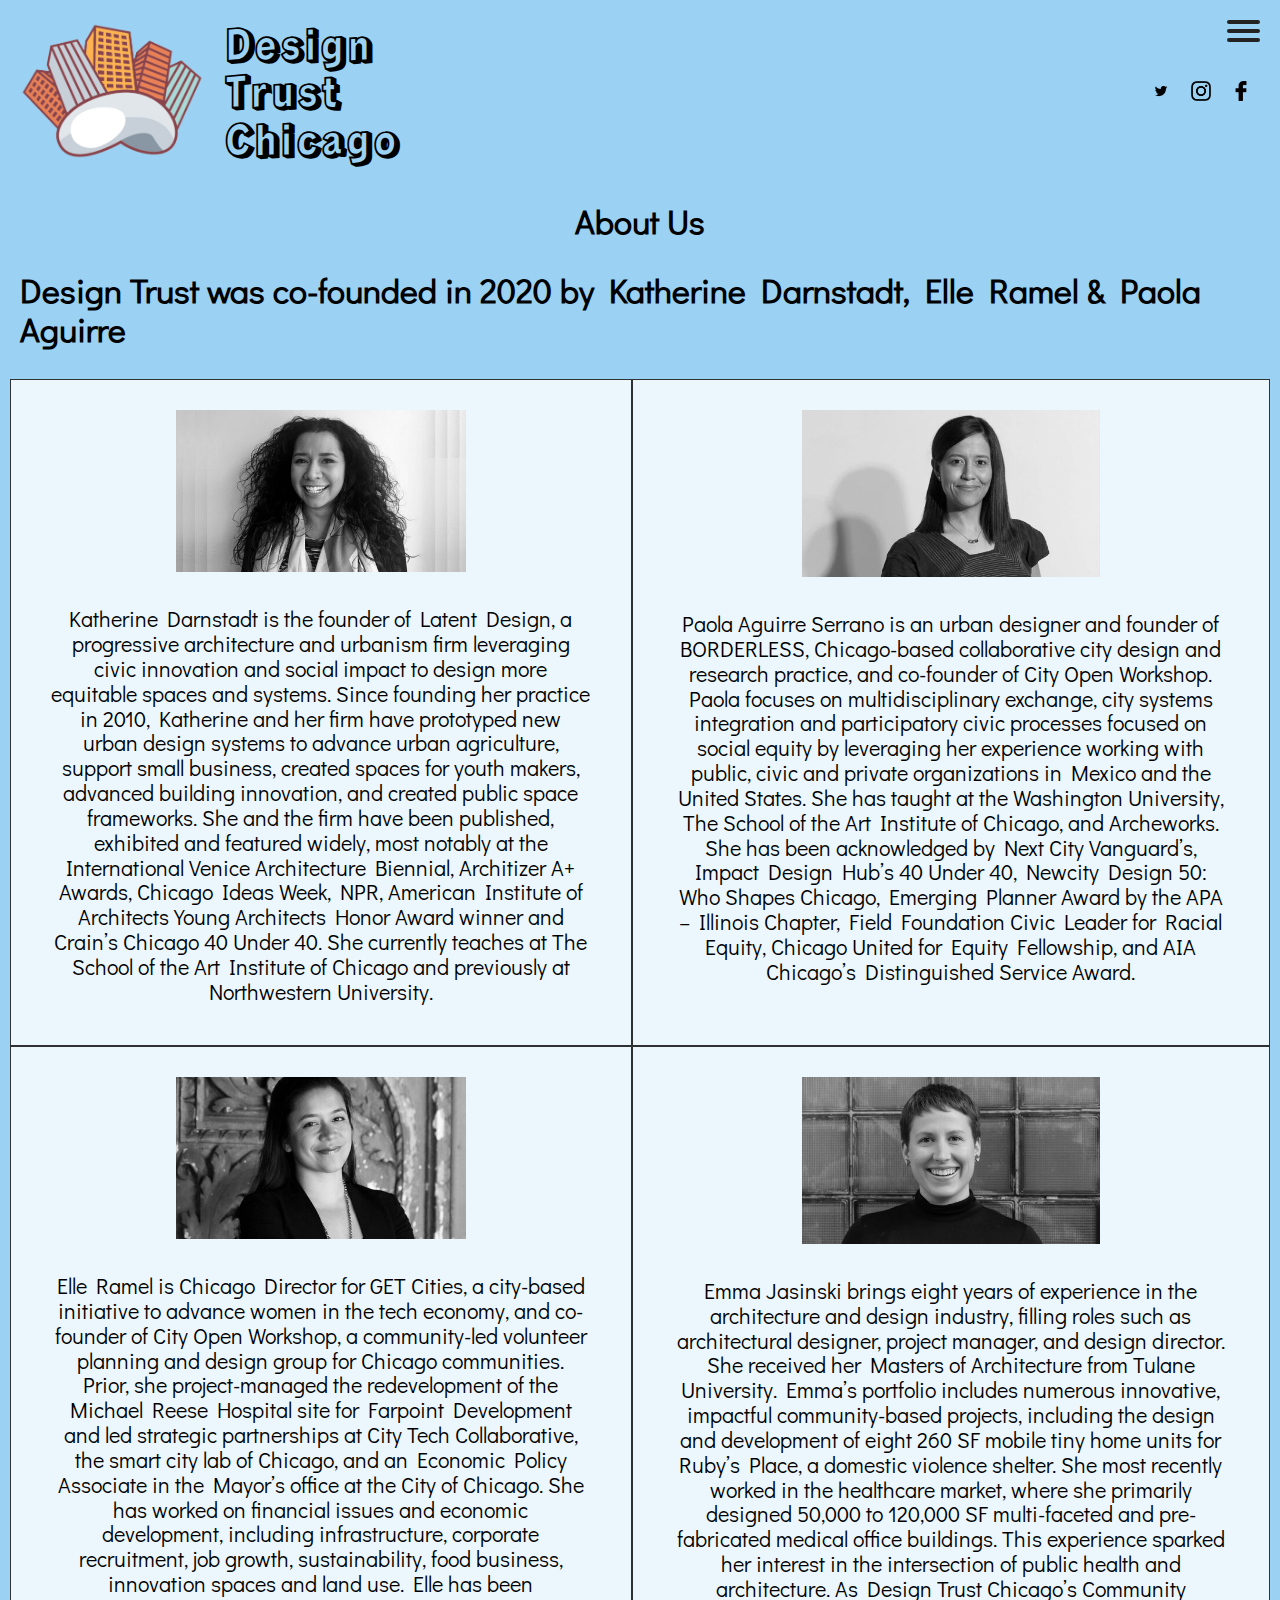
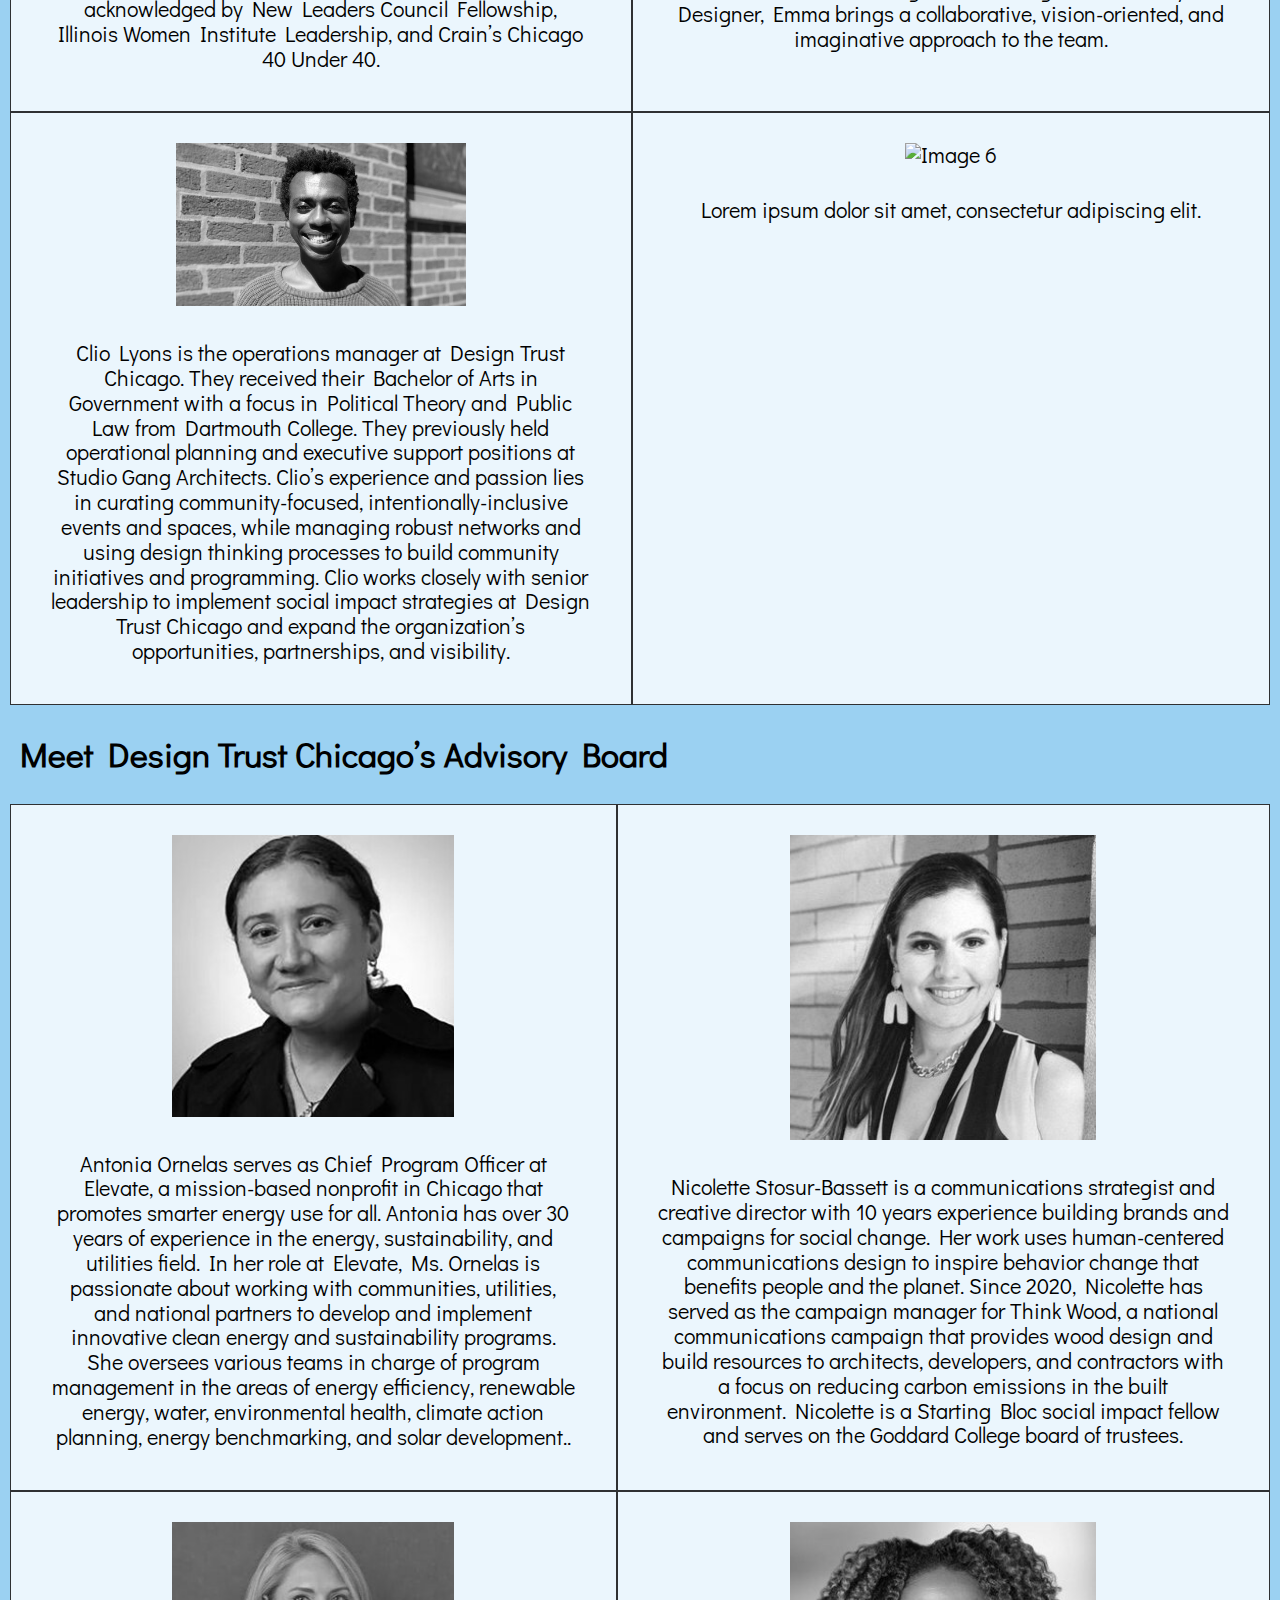
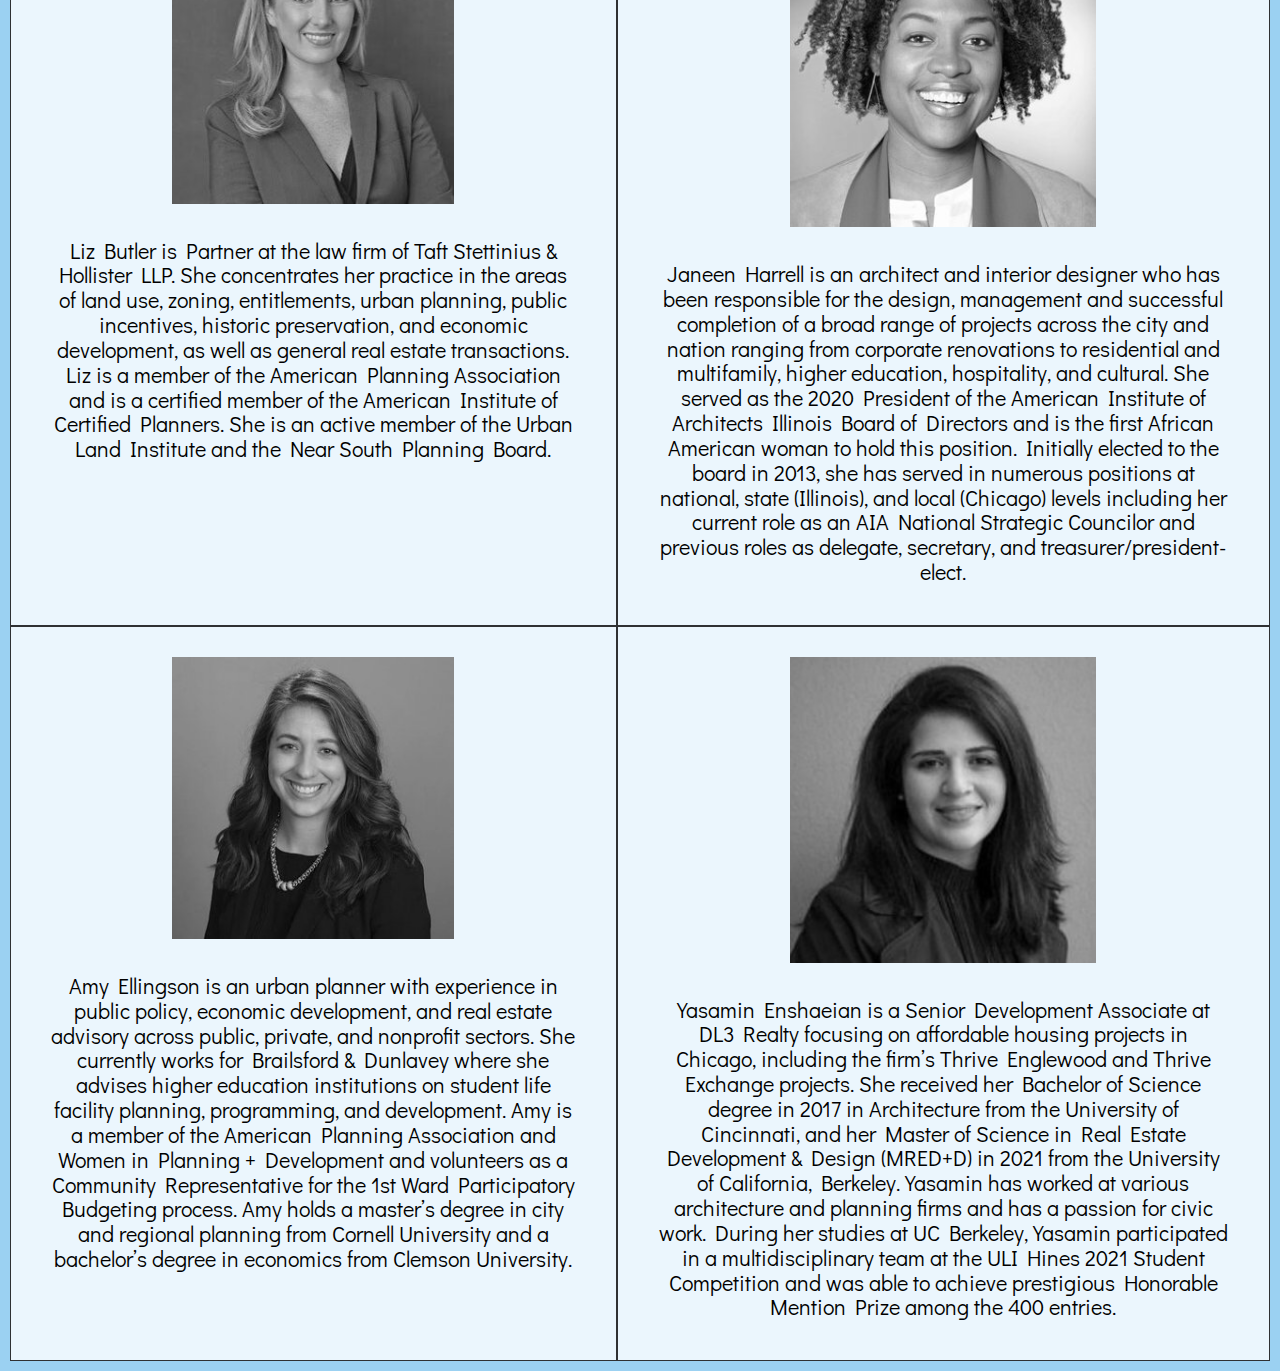
==== about_us.html @ f0bc7ca8 "updated subheader on about us page" ====
<!DOCTYPE html>
<html lang="en">
  <head>
    <link rel="stylesheet" type="text/css" href="css/normalize.css">
	<link rel="stylesheet" href="css/screen.css">
    <meta charset="UTF-8">
    <title>Design Trust Chicago | About Us</title>
    <meta name="viewport" content="width=device-width,initial-scale=1">
    <script src="js/script.js"></script>
  </head>
  <header id="header">
	<img src="images/logo1.png" alt="DTC Logo">
    <h1>Design Trust Chicago</h1>
	<div id="social">
	  <a href="https://www.facebook.com/designtrustchi"><img src="images/fb.png" alt="Facebook"></a>
	  <a href="https://www.instagram.com/designtrustchi/"><img src="images/insta.png" alt="Instagram"></a>
	  <a href="http://twitter.com/designtrustchi"><img src="images/twitter.png" alt="Twitter"></a>
	</div>
  </header>
  <body>
    <nav role="navigation">
      <div id="menuToggle">
        <input type="checkbox" />
        <span></span>
        <span></span>
        <span></span>
        <ul id="menu">
		  <a href="index.html"><li>Home</li></a>
          <a href="about_us.html"><li>About Us</li></a>
          <a href="projects.html"><li>Projects</li></a>
          <a href="dsp.html"><li>Design Services Program</li></a>
          <a href="get_involved.html"><li>Get Involved</li></a>
        </ul>
      </div>
    </nav>
    <div id="subheader">
      <h2>About Us</h2>
    </div>
    <!DOCTYPE html>
<html lang="en">
  <head>
    <meta charset="UTF-8">
    <title>About Us</title>
    <link rel="stylesheet" href="style.css">
  </head>
  <body>
    <h2>Design Trust was co-founded in 2020 by Katherine Darnstadt, Elle Ramel & Paola Aguirre</h2>
    <div class="grid-container">
      <div class="grid-item">
        <img src="images/aboutus/katherine.jpg" alt="Image 1">
        <p>Katherine Darnstadt is the founder of Latent Design, a progressive architecture and urbanism firm leveraging civic innovation and social impact to design more equitable spaces and systems. Since founding her practice in 2010, Katherine and her firm have prototyped new urban design systems to advance urban agriculture, support small business, created spaces for youth makers, advanced building innovation, and created public space frameworks. She and the firm have been published, exhibited and featured widely, most notably at the International Venice Architecture Biennial, Architizer A+ Awards, Chicago Ideas Week, NPR, American Institute of Architects Young Architects Honor Award winner and Crain’s Chicago 40 Under 40. She currently teaches at The School of the Art Institute of Chicago and previously at Northwestern University. </p>
      </div>
      <div class="grid-item">
        <img src="images/aboutus/paola.jpg" alt="Image 2">
        <p>Paola Aguirre Serrano is an urban designer and founder of BORDERLESS, Chicago-based collaborative city design and research practice, and co-founder of City Open Workshop. Paola focuses on multidisciplinary exchange, city systems integration and participatory civic processes focused on social equity by leveraging her experience working with public, civic and private organizations in Mexico and the United States. She has taught at the Washington University, The School of the Art Institute of Chicago, and Archeworks. She has been acknowledged by Next City Vanguard’s, Impact Design Hub’s 40 Under 40, Newcity Design 50: Who Shapes Chicago, Emerging Planner Award by the APA – Illinois Chapter, Field Foundation Civic Leader for Racial Equity, Chicago United for Equity Fellowship, and AIA Chicago’s Distinguished Service Award.</p>
      </div>
      <div class="grid-item">
        <img src="images/aboutus/elle.jpg" alt="Image 3">
        <p>Elle Ramel is Chicago Director for GET Cities, a city-based initiative to advance women in the tech economy, and co-founder of City Open Workshop, a community-led volunteer planning and design group for Chicago communities. Prior, she project-managed the redevelopment of the Michael Reese Hospital site for Farpoint Development and led strategic partnerships at City Tech Collaborative, the smart city lab of Chicago, and an Economic Policy Associate in the Mayor’s office at the City of Chicago. She has worked on financial issues and economic development, including infrastructure, corporate recruitment, job growth, sustainability, food business, innovation spaces and land use. Elle has been acknowledged by New Leaders Council Fellowship, Illinois Women Institute Leadership, and Crain’s Chicago 40 Under 40.</p>
      </div>
      <div class="grid-item">
        <img src="images/aboutus/emma.jpg" alt="Image 4">
        <p>Emma Jasinski brings eight years of experience in the architecture and design industry, filling roles such as architectural designer, project manager, and design director. She received her Masters of Architecture from Tulane University. Emma’s portfolio includes numerous innovative, impactful community-based projects, including the design and development of eight 260 SF mobile tiny home units for Ruby’s Place, a domestic violence shelter. She most recently worked in the healthcare market, where she primarily designed 50,000 to 120,000 SF multi-faceted and pre-fabricated medical office buildings. This experience sparked her interest in the intersection of public health and architecture.  As Design Trust Chicago’s Community Designer, Emma brings a collaborative, vision-oriented, and imaginative approach to the team.</p>
      </div>
      <div class="grid-item">
        <img src="images/aboutus/clio.jpg" alt="Image 5">
        <p>Clio Lyons is the operations manager at Design Trust Chicago.  They received their Bachelor of Arts in Government with a focus in Political Theory and Public Law from Dartmouth College.  They previously held operational planning and executive support positions at Studio Gang Architects.  Clio’s experience and passion lies in curating community-focused, intentionally-inclusive events and spaces, while managing robust networks and using design thinking processes to build community initiatives and programming.  Clio works closely with senior leadership to implement social impact strategies at Design Trust Chicago and expand the organization’s opportunities, partnerships, and visibility. </p>
      </div>
      <div class="grid-item">
        <img src="image6.jpg" alt="Image 6">
        <p>Lorem ipsum dolor sit amet, consectetur adipiscing elit.</p>
      </div>
    </div>
    <h2>Meet Design Trust Chicago’s Advisory Board</h2>
    <div class="grid-container">
      <div class="grid-item">
        <img src="images/aboutus/antonia.jpg" alt="Image 1">
        <p>Antonia Ornelas serves as Chief Program Officer at Elevate, a mission-based nonprofit in Chicago that promotes smarter energy use for all. Antonia has over 30 years of experience in the energy, sustainability, and utilities field. In her role at Elevate, Ms. Ornelas is passionate about working with communities, utilities, and national partners to develop and implement innovative clean energy and sustainability programs. She oversees various teams in charge of program management in the areas of energy efficiency, renewable energy, water, environmental health, climate action planning, energy benchmarking, and solar development..</p>
      </div>
      <div class="grid-item">
        <img src="images/aboutus/nicole.jpg" alt="Image 2">
        <p> Nicolette Stosur-Bassett is a communications strategist and creative director with 10 years experience building brands and campaigns for social change. Her work uses human-centered communications design to inspire behavior change that benefits people and the planet. Since 2020, Nicolette has served as the campaign manager for Think Wood, a national communications campaign that provides wood design and build resources to architects, developers, and contractors with a focus on reducing carbon emissions in the built environment. Nicolette is a Starting Bloc social impact fellow and serves on the Goddard College board of trustees.</p>
      </div>
      <div class="grid-item">
        <img src="images/aboutus/liz.jpg" alt="Image 3">
        <p>Liz Butler is Partner at the law firm of Taft Stettinius & Hollister LLP. She concentrates her practice in the areas of land use, zoning, entitlements, urban planning, public incentives, historic preservation, and economic development, as well as general real estate transactions. Liz is a member of the American Planning Association and is a certified member of the American Institute of Certified Planners. She is an active member of the Urban Land Institute and the Near South Planning Board.</p>
      </div>
      <div class="grid-item">
        <img src="images/aboutus/janeen.jpg" alt="Image 4">
        <p> Janeen Harrell is an architect and interior designer who has been responsible for the design, management and successful completion of a broad range of projects across the city and nation ranging from corporate renovations to residential and multifamily, higher education, hospitality, and cultural. She served as the 2020 President of the American Institute of Architects Illinois Board of Directors and is the first African American woman to hold this position. Initially elected to the board in 2013, she has served in numerous positions at national, state (Illinois), and local (Chicago) levels including her current role as an AIA National Strategic Councilor and previous roles as delegate, secretary, and treasurer/president-elect.</p>
      </div>
      <div class="grid-item">
        <img src="images/aboutus/amy.jpg" alt="Image 5">
        <p>Amy Ellingson is an urban planner with experience in public policy, economic development, and real estate advisory across public, private, and nonprofit sectors. She currently works for Brailsford & Dunlavey where she advises higher education institutions on student life facility planning, programming, and development. Amy is a member of the American Planning Association and Women in Planning + Development and volunteers as a Community Representative for the 1st Ward Participatory Budgeting process. Amy holds a master’s degree in city and regional planning from Cornell University and a bachelor’s degree in economics from Clemson University. </p>
      </div>
      <div class="grid-item">
        <img src="images/aboutus/yasamin.jpg" alt="Image 6">
        <p>Yasamin Enshaeian is a Senior Development Associate at DL3 Realty focusing on affordable housing projects in Chicago, including the firm’s Thrive Englewood and Thrive Exchange projects. She received her Bachelor of Science degree in 2017 in Architecture from the University of Cincinnati, and her Master of Science in Real Estate Development & Design (MRED+D) in 2021 from the University of California, Berkeley. Yasamin has worked at various architecture and planning firms and has a passion for civic work. During her studies at UC Berkeley, Yasamin participated in a multidisciplinary team at the ULI Hines 2021 Student Competition and was able to achieve prestigious Honorable Mention Prize among the 400 entries.</p>
      </div>
    </div>
  </body>
</html>
---- css/screen.css ----
/* modular scale used: https://www.modularscale.com/?1,1100,12&em&1.3 */
@import url('https://fonts.googleapis.com/css2?family=Didact+Gothic&family=Rampart+One&display=swap');

body {
  font-family: 'Didact Gothic', sans-serif;
  font-size: calc(12px + 0.75vw); /* Responsive scaling text/font size */
  margin: 0;
  padding: 0;
  background: #9BD1F2
}

h1 { font-size: 1.912em; }
h2 { font-size: 1.559em; }
h3 { font-size: 1.471em; }
h4 { font-size: 1.3em; }
h5 { font-size: 1.199em; }
h6 { font-size: 1.132em; }

header {
  margin-left: auto;
  margin-right: auto;
  width: 97%;
  display: flex;
  flex-direction: row;
  text-align: left;
  align-items: center;
  justify-content: left;
  font-family: 'Rampart One', cursive;
}

h1, h2, h3, p {
  padding: 10px;
  margin: 10px;
}

label{
  width: 100%;
  display: inline-block;
  padding: 5px;
}

input {
  position: relative;
}

form {
  height: 100%;
  width: 100%;
  align-items: center;
  justify-content: center;
  display: grid;
  grid-template-columns: auto auto;
}

.video-container {
  display: flex;
  justify-content: center;
}

.video-container iframe {
  margin: auto;
}


/*Below is MIT Licensed Software, specifically the hamburger menu
this also includes any associated js or html

MIT License

Copyright (c) 2015 Erik Terwan

Permission is hereby granted, free of charge, to any person obtaining a copy
of this software and associated documentation files (the "Software"), to deal
in the Software without restriction, including without limitation the rights
to use, copy, modify, merge, publish, distribute, sublicense, and/or sell
copies of the Software, and to permit persons to whom the Software is
furnished to do so, subject to the following conditions:

The above copyright notice and this permission notice shall be included in all
copies or substantial portions of the Software.

THE SOFTWARE IS PROVIDED "AS IS", WITHOUT WARRANTY OF ANY KIND, EXPRESS OR
IMPLIED, INCLUDING BUT NOT LIMITED TO THE WARRANTIES OF MERCHANTABILITY,
FITNESS FOR A PARTICULAR PURPOSE AND NONINFRINGEMENT. IN NO EVENT SHALL THE
AUTHORS OR COPYRIGHT HOLDERS BE LIABLE FOR ANY CLAIM, DAMAGES OR OTHER
LIABILITY, WHETHER IN AN ACTION OF CONTRACT, TORT OR OTHERWISE, ARISING FROM,
OUT OF OR IN CONNECTION WITH THE SOFTWARE OR THE USE OR OTHER DEALINGS IN THE
SOFTWARE.

*/
#menuToggle {
  display: block;
  position: absolute;
  top: 20px;
  right: 20px;
  z-index: 1;
  -webkit-user-select: none;
  user-select: none;
}

#menuToggle a {
  text-decoration: none;
  color: #232323;
  transition: color 0.3s ease;
}

#menuToggle a:hover {
  color: #009dff;
}

#menuToggle input {
  display: block;
  width: 40px;
  height: 32px;
  position: absolute;
  top: -7px;
  left: -5px;
  cursor: pointer;
  opacity: 0;
  z-index: 2;
  -webkit-touch-callout: none;
}

#menuToggle span {
  display: block;
  width: 33px;
  height: 4px;
  margin-bottom: 5px;
  position: relative;
  background: #232323;
  border-radius: 3px;
  z-index: 1;
  transform-origin: 4px 0px;
  transition: transform 0.5s cubic-bezier(0.77,0.2,0.05,1.0),
              background 0.5s cubic-bezier(0.77,0.2,0.05,1.0),
              opacity 0.55s ease;
}

#menuToggle span:first-child {
  transform-origin: 0% 0%;
}

#menuToggle span:nth-last-child(2) {
  transform-origin: 0% 100%;
}

#menuToggle input:checked ~ span {
  opacity: 1;
  transform: rotate(45deg) translate(-2px, -1px);
  background: #232323;
}

#menuToggle input:checked ~ span:nth-last-child(3) {
  opacity: 0;
  transform: rotate(0deg) scale(0.2, 0.2);
}

#menuToggle input:checked ~ span:nth-last-child(2) {
  transform: rotate(-45deg) translate(0, -1px);
}

#menu {
  position: absolute;
  width: 300px;
  margin: -100px 0 0 -275px;
  padding: 50px;
  padding-top: 100px;
  background: #ffffff;
  list-style-type: none;
  -webkit-font-smoothing: antialiased;
  transform-origin: 100% 0%;
  transform: translate(100%, 0);
  transition: transform 0.5s cubic-bezier(0.77,0.2,0.05,1.0);
}

#menu li {
  padding: 10px 0;
  font-size: 22px;
}

#menuToggle input:checked ~ ul {
  transform: none;
}

.grid-container {
  display: grid;
  grid-template-columns: auto;
  padding: 10px;
}

.grid-item {
  background-color: rgb(255, 255, 255, 0.8);
  border: 1px solid rgba(0, 0, 0, 0.8);
  padding: 20px;
  text-align: center;
}

.grid-item img {
  width: 50%;
  height: auto;
  padding: 10px;
  margin-left: auto;
  margin-right: auto;
}

#subheader {
  text-align: center;
  grid-template-columns: auto;
}

#MAPPEDathon {
  list-style-type: none;
}

#submit {
  padding: 10px;
}

#header img {
  width: 15%;
  height: auto;
}

#social img{
  width: 2%;
  min-width: 20px;
  height: auto;
  float: right;
  padding: 10px;
}

#newsletter {
  margin-left: auto;
  margin-right: auto;
}

#donate {
  display: flex;
  flex-direction: column;
  align-items: center;
  justify-content: center;
  height: 100%;
}

#donate img {
  width: 70%;
  height: auto;
  margin-bottom: 20px;
}

.image-row {
  display: flex;
  justify-content: space-between;
  align-items: center;
  /*border: solid;*/
  border-radius: 5px;
  padding: 5px;
  margin: 5px;
}

.image-row img {
  width: 30%;
  height: auto;
  border-radius: 5px;
  margin: 0 10px;
}

.container {
  display: flex;
  flex-wrap: wrap;
  margin-left: auto;
  margin-right: auto;
}

.left-col {
  display: flex;
  flex-direction: column;
  width: 40%;
  margin-right: 20px;
  padding: 5px;
  margin: 5px;
  border: solid;
  border-radius: 5px;
}

.left-col img {
  max-width: 100%;
  height: auto;
  display: block;
  margin-bottom: 20px;

}

.right-col {
  width: 40%;
  display: flex;
  flex-direction: column;
  border: solid;
  border-radius: 5px;
  margin-left: 20px;
  padding: 5px;
  margin: 5px;
}


/*Media Queries*/

@media screen and (min-width: 960px) {
	


}

@media screen and (min-width: 600px) {
  .grid-container {
    display: grid;
    grid-template-columns: auto auto;
    padding: 10px;
  }
}
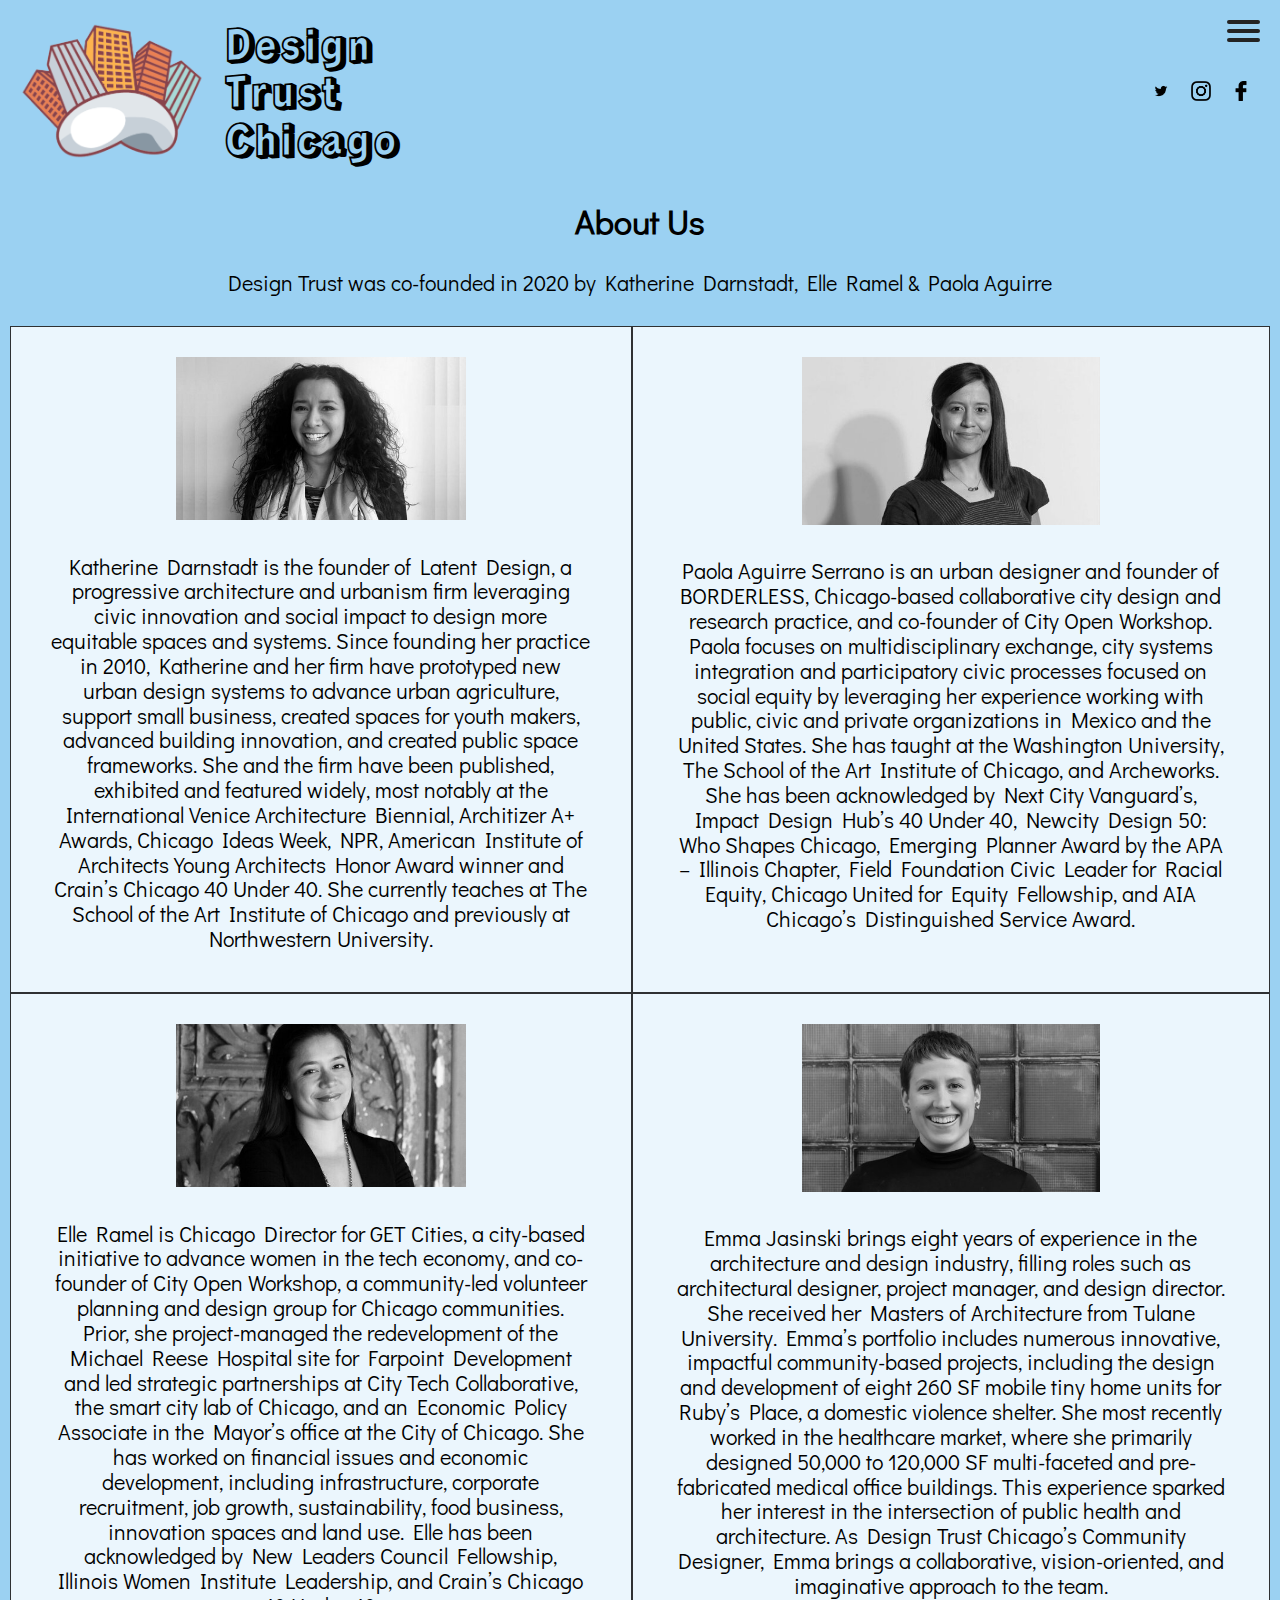
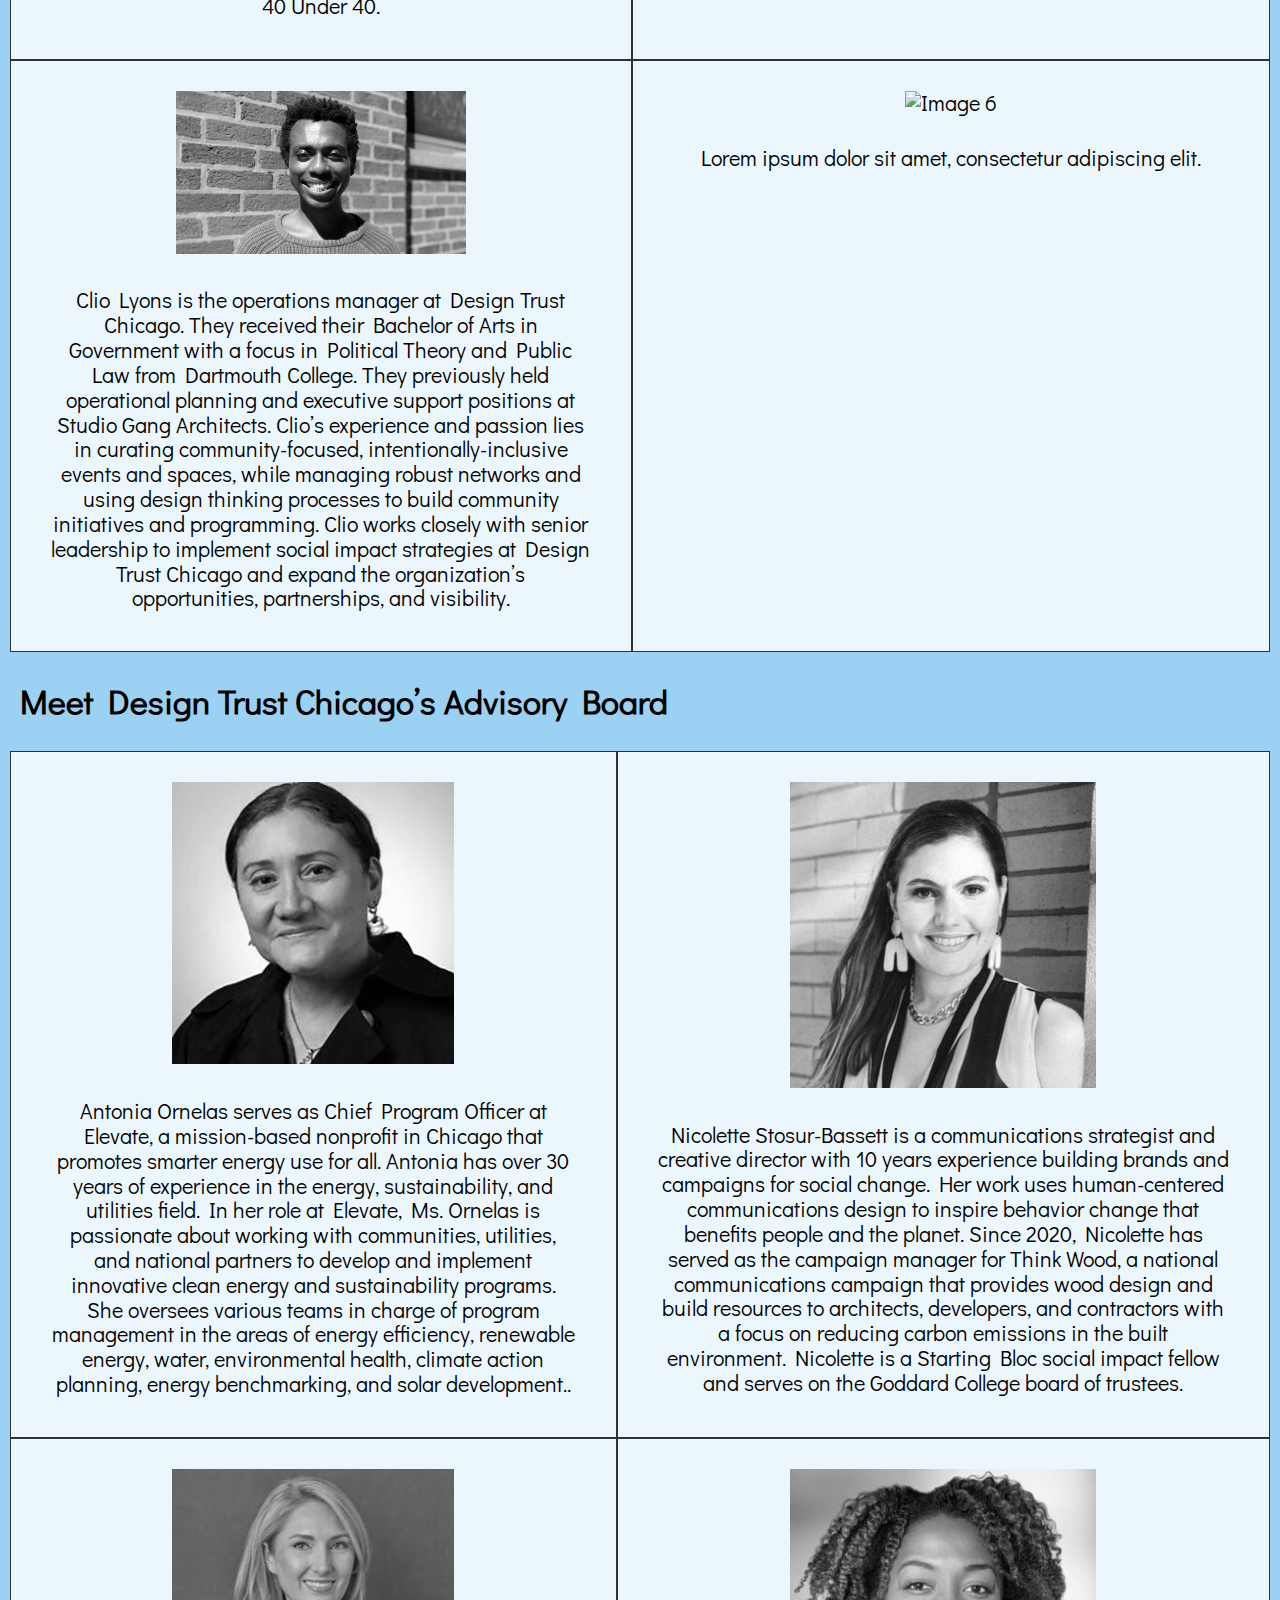
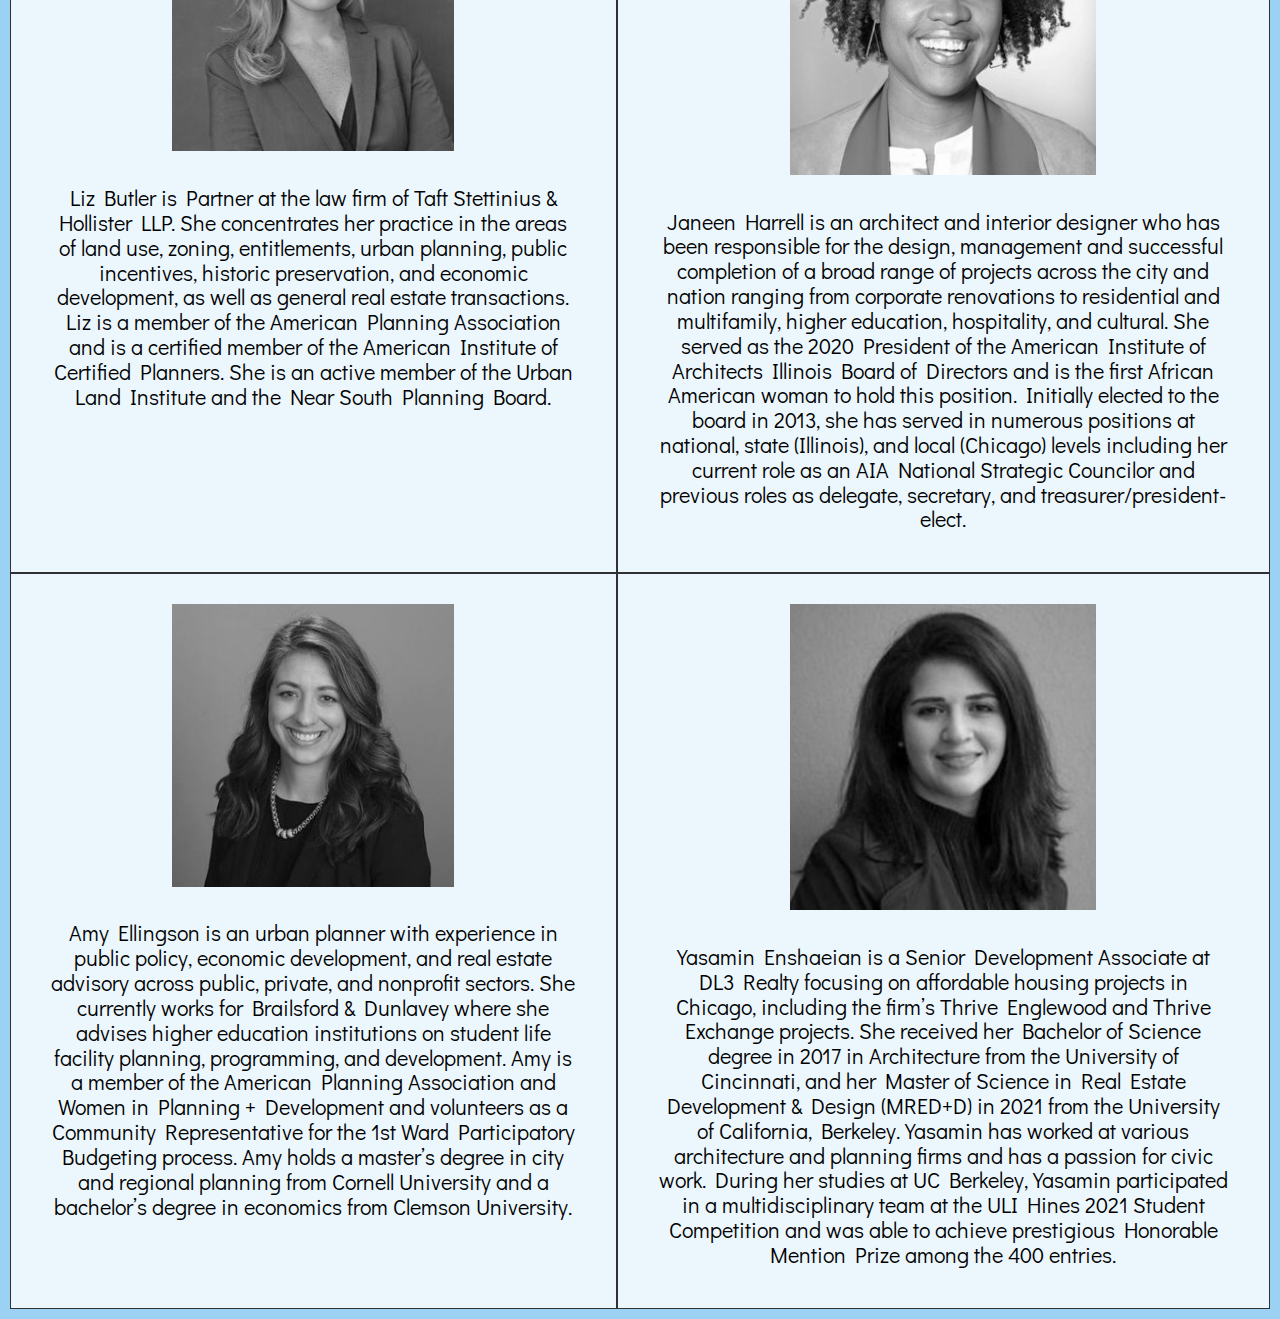
==== commit 55f93a49: "moved some text to subheader on about us page" ====
--- a/about_us.html
+++ b/about_us.html
@@ -35,6 +35,7 @@
     </nav>
     <div id="subheader">
       <h2>About Us</h2>
+      <p>Design Trust was co-founded in 2020 by Katherine Darnstadt, Elle Ramel & Paola Aguirre</p>
     </div>
     <!DOCTYPE html>
 <html lang="en">
@@ -44,7 +45,6 @@
     <link rel="stylesheet" href="style.css">
   </head>
   <body>
-    <h2>Design Trust was co-founded in 2020 by Katherine Darnstadt, Elle Ramel & Paola Aguirre</h2>
     <div class="grid-container">
       <div class="grid-item">
         <img src="images/aboutus/katherine.jpg" alt="Image 1">
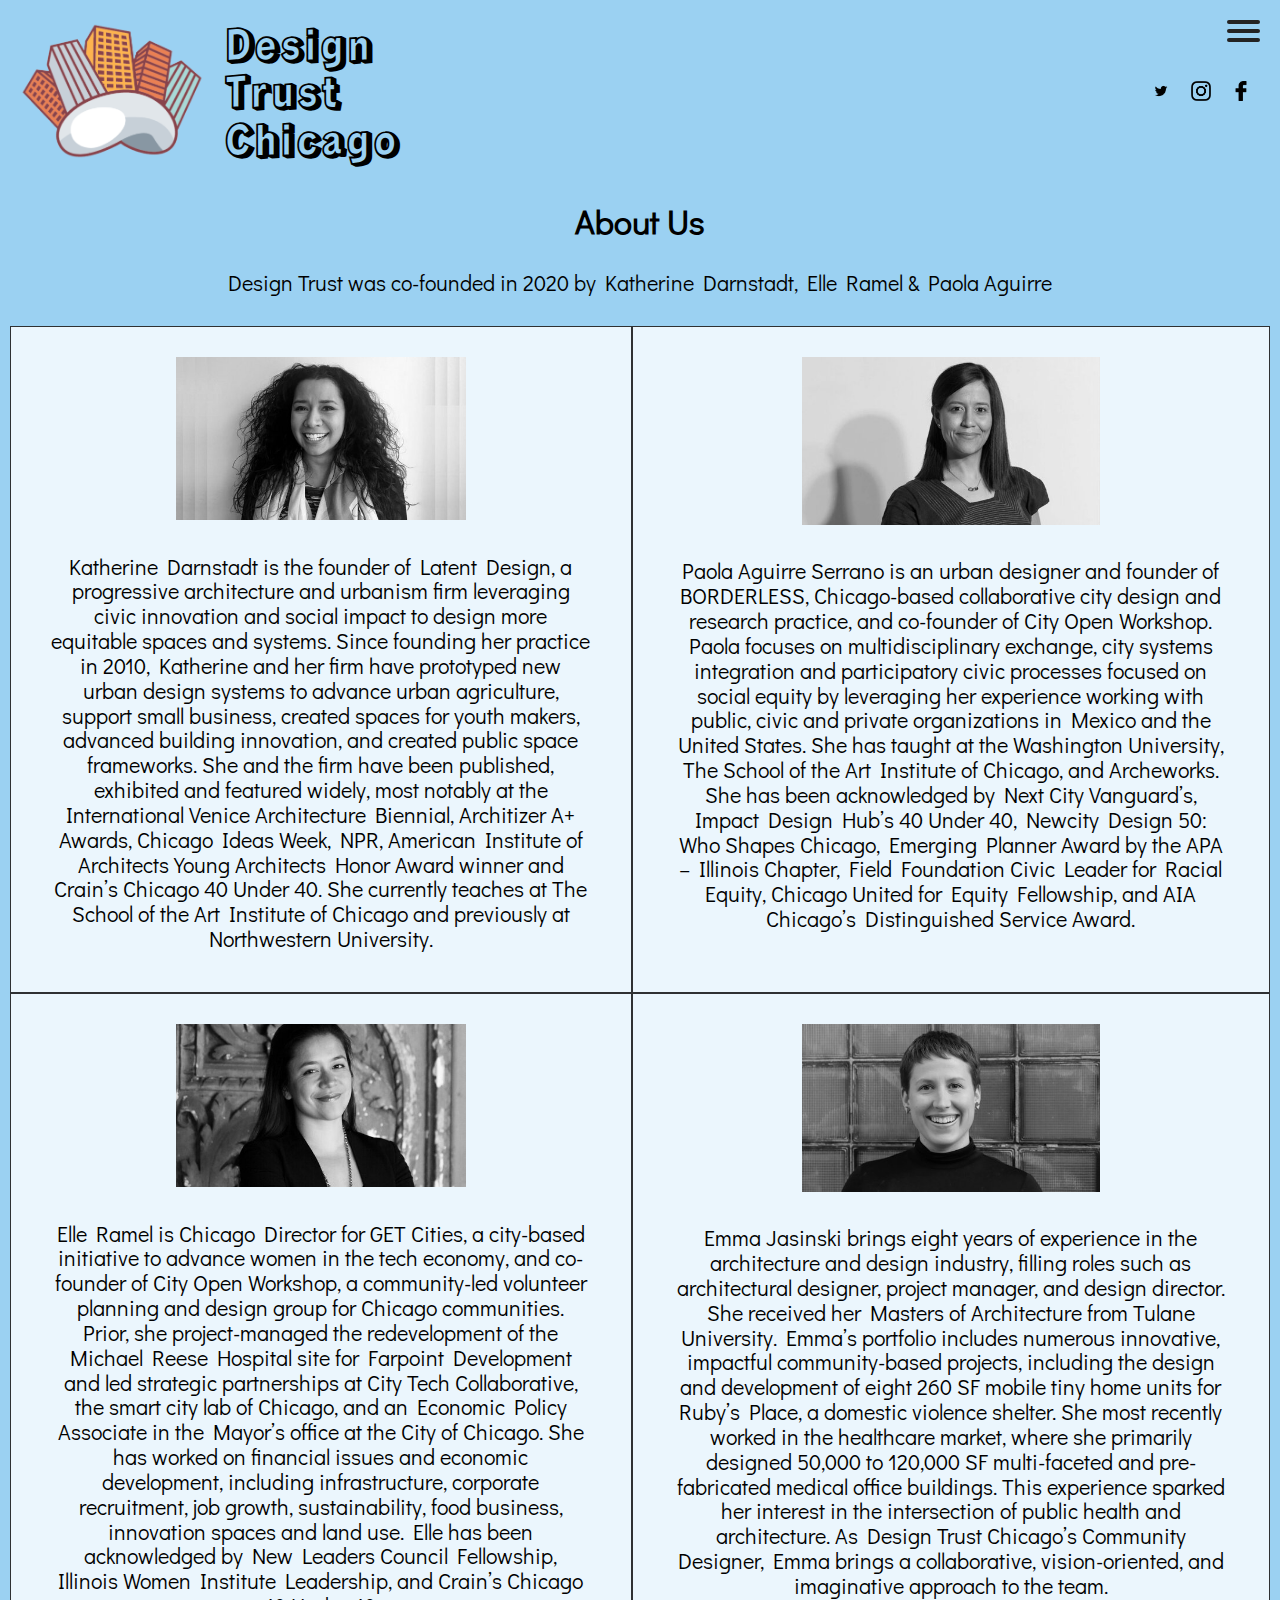
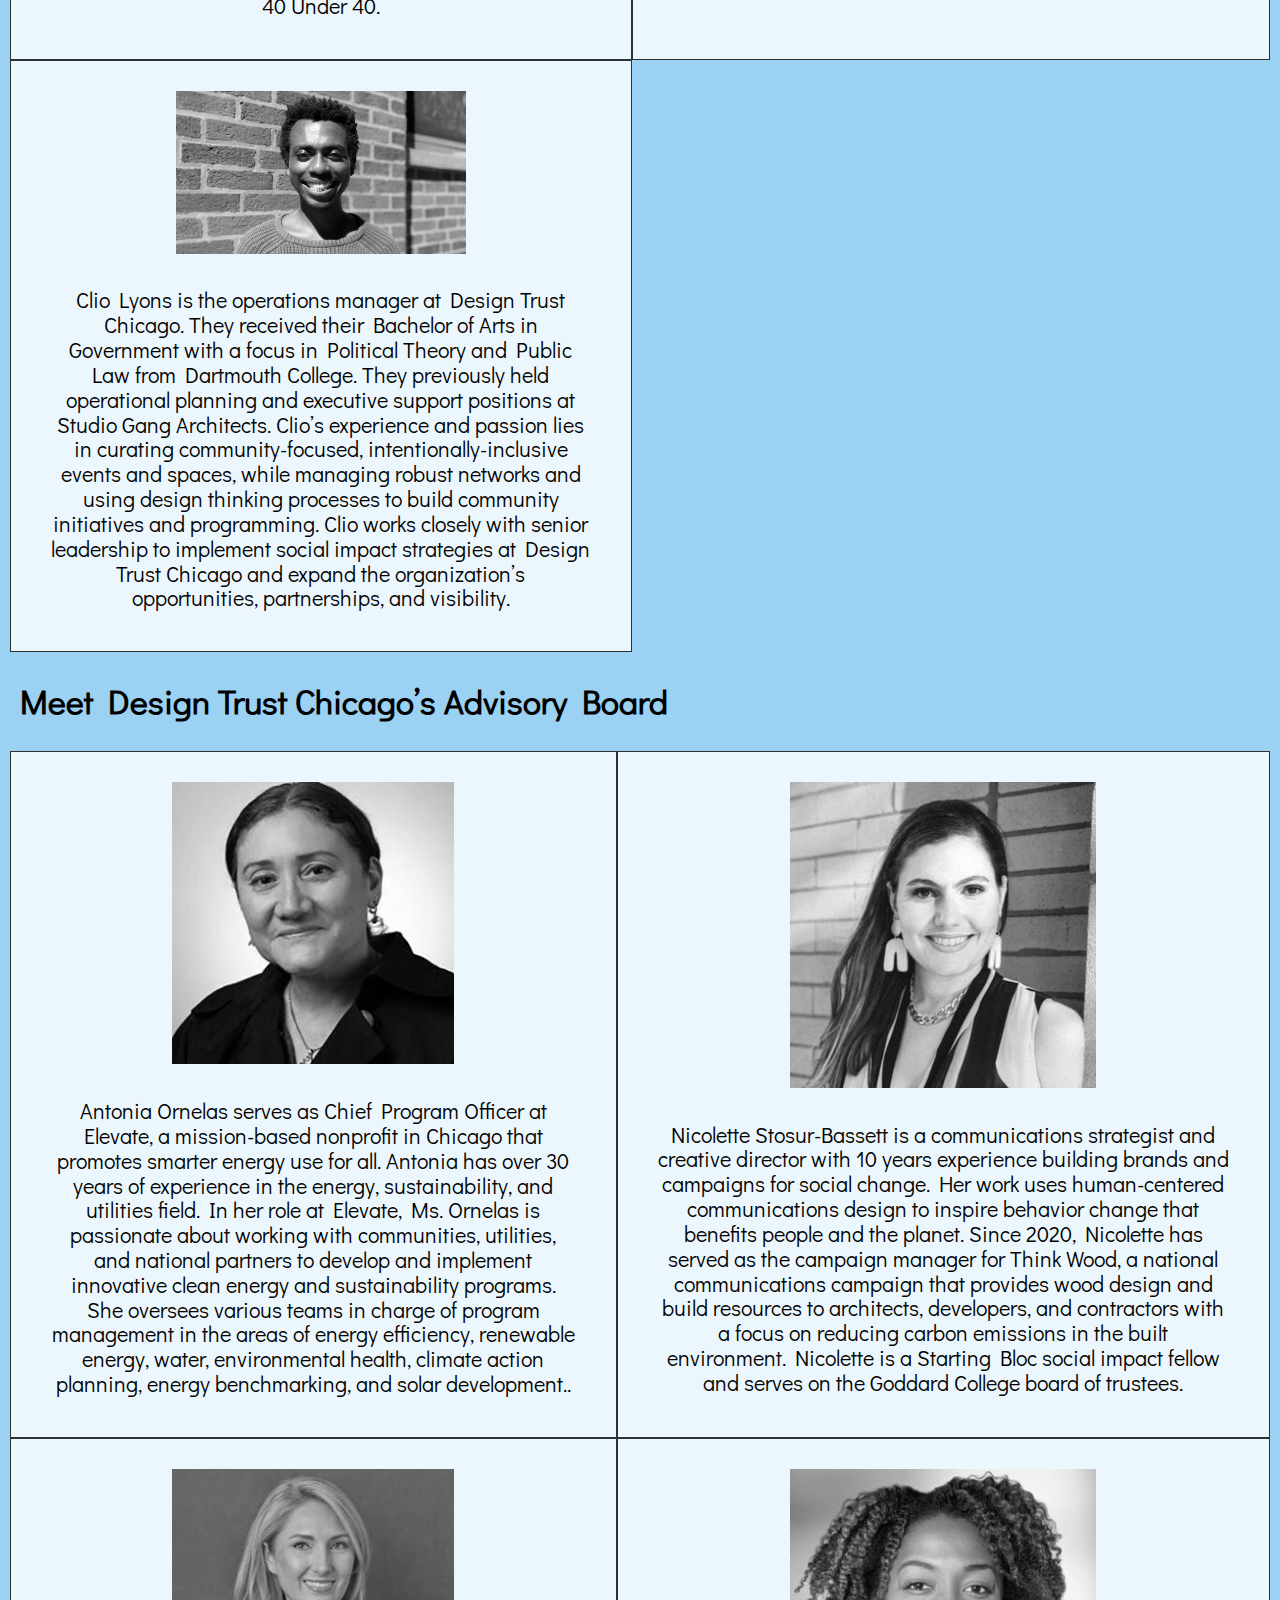
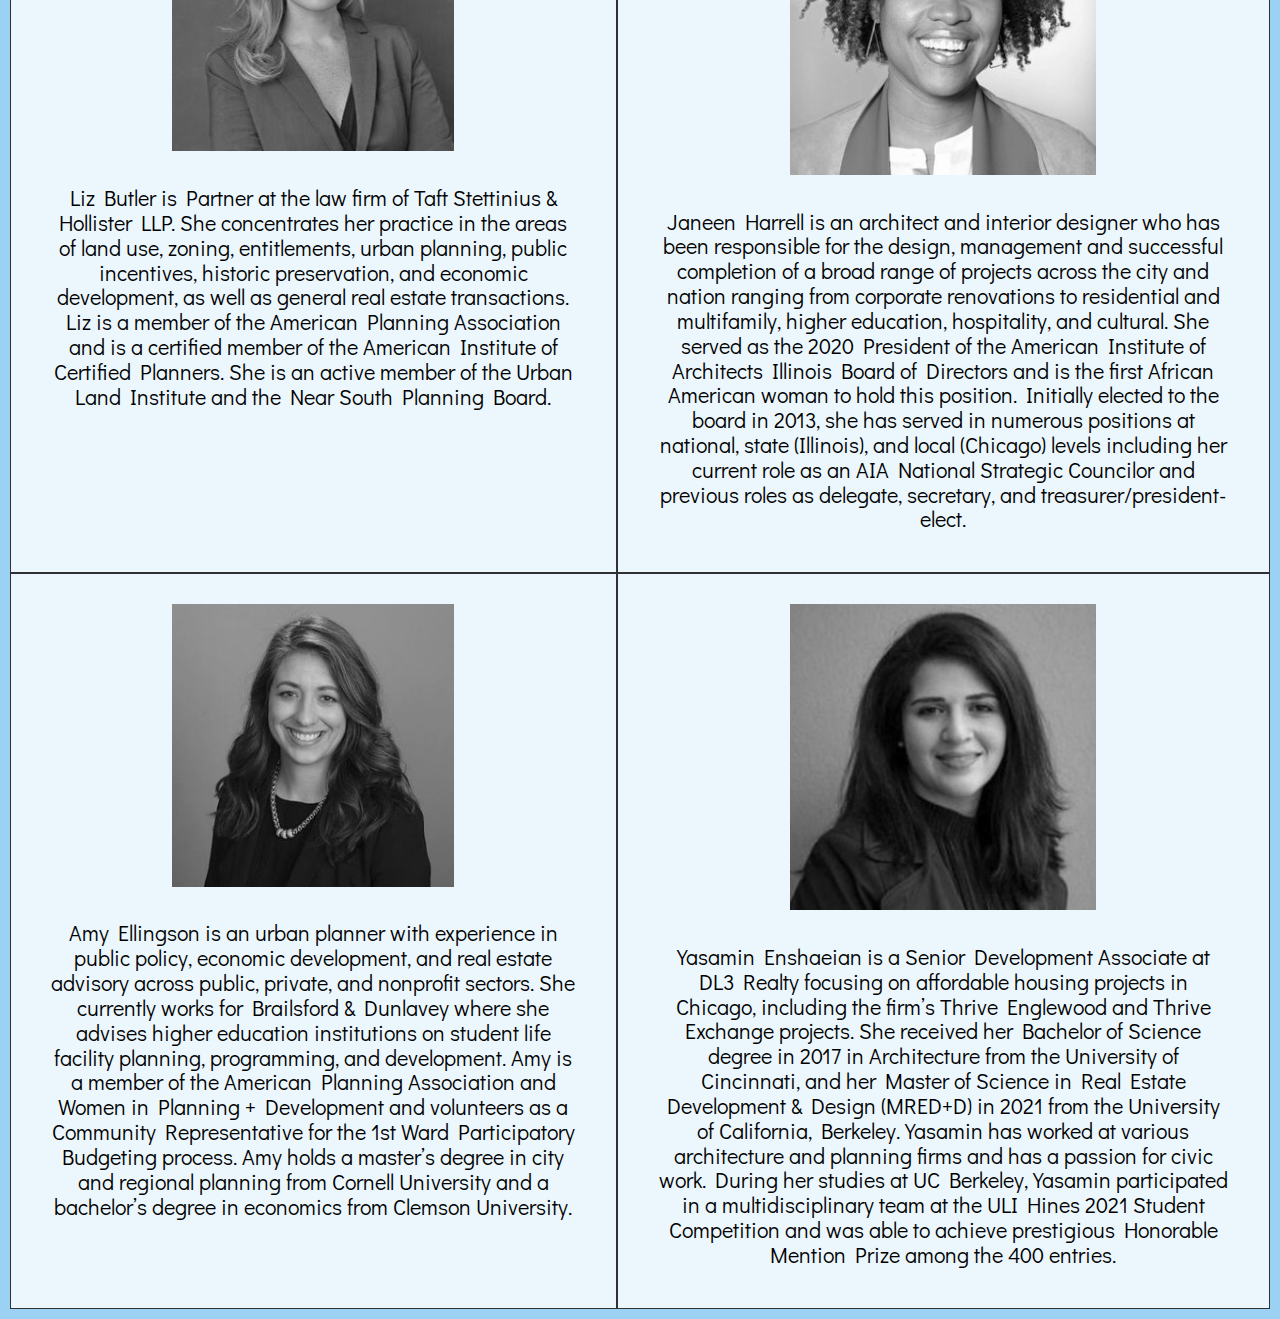
==== commit c05fc209: "removed unnecessary grid items" ====
--- a/about_us.html
+++ b/about_us.html
@@ -66,10 +66,6 @@
         <img src="images/aboutus/clio.jpg" alt="Image 5">
         <p>Clio Lyons is the operations manager at Design Trust Chicago.  They received their Bachelor of Arts in Government with a focus in Political Theory and Public Law from Dartmouth College.  They previously held operational planning and executive support positions at Studio Gang Architects.  Clio’s experience and passion lies in curating community-focused, intentionally-inclusive events and spaces, while managing robust networks and using design thinking processes to build community initiatives and programming.  Clio works closely with senior leadership to implement social impact strategies at Design Trust Chicago and expand the organization’s opportunities, partnerships, and visibility. </p>
       </div>
-      <div class="grid-item">
-        <img src="image6.jpg" alt="Image 6">
-        <p>Lorem ipsum dolor sit amet, consectetur adipiscing elit.</p>
-      </div>
     </div>
     <h2>Meet Design Trust Chicago’s Advisory Board</h2>
     <div class="grid-container">
--- a/css/screen.css
+++ b/css/screen.css
@@ -160,6 +160,7 @@
 }
 
 #menu {
+  display: none;
   position: absolute;
   width: 300px;
   margin: -100px 0 0 -275px;
@@ -178,7 +179,8 @@
   font-size: 22px;
 }
 
-#menuToggle input:checked ~ ul {
+#menuToggle input:checked ~ #menu {
+  display: block;
   transform: none;
 }
 
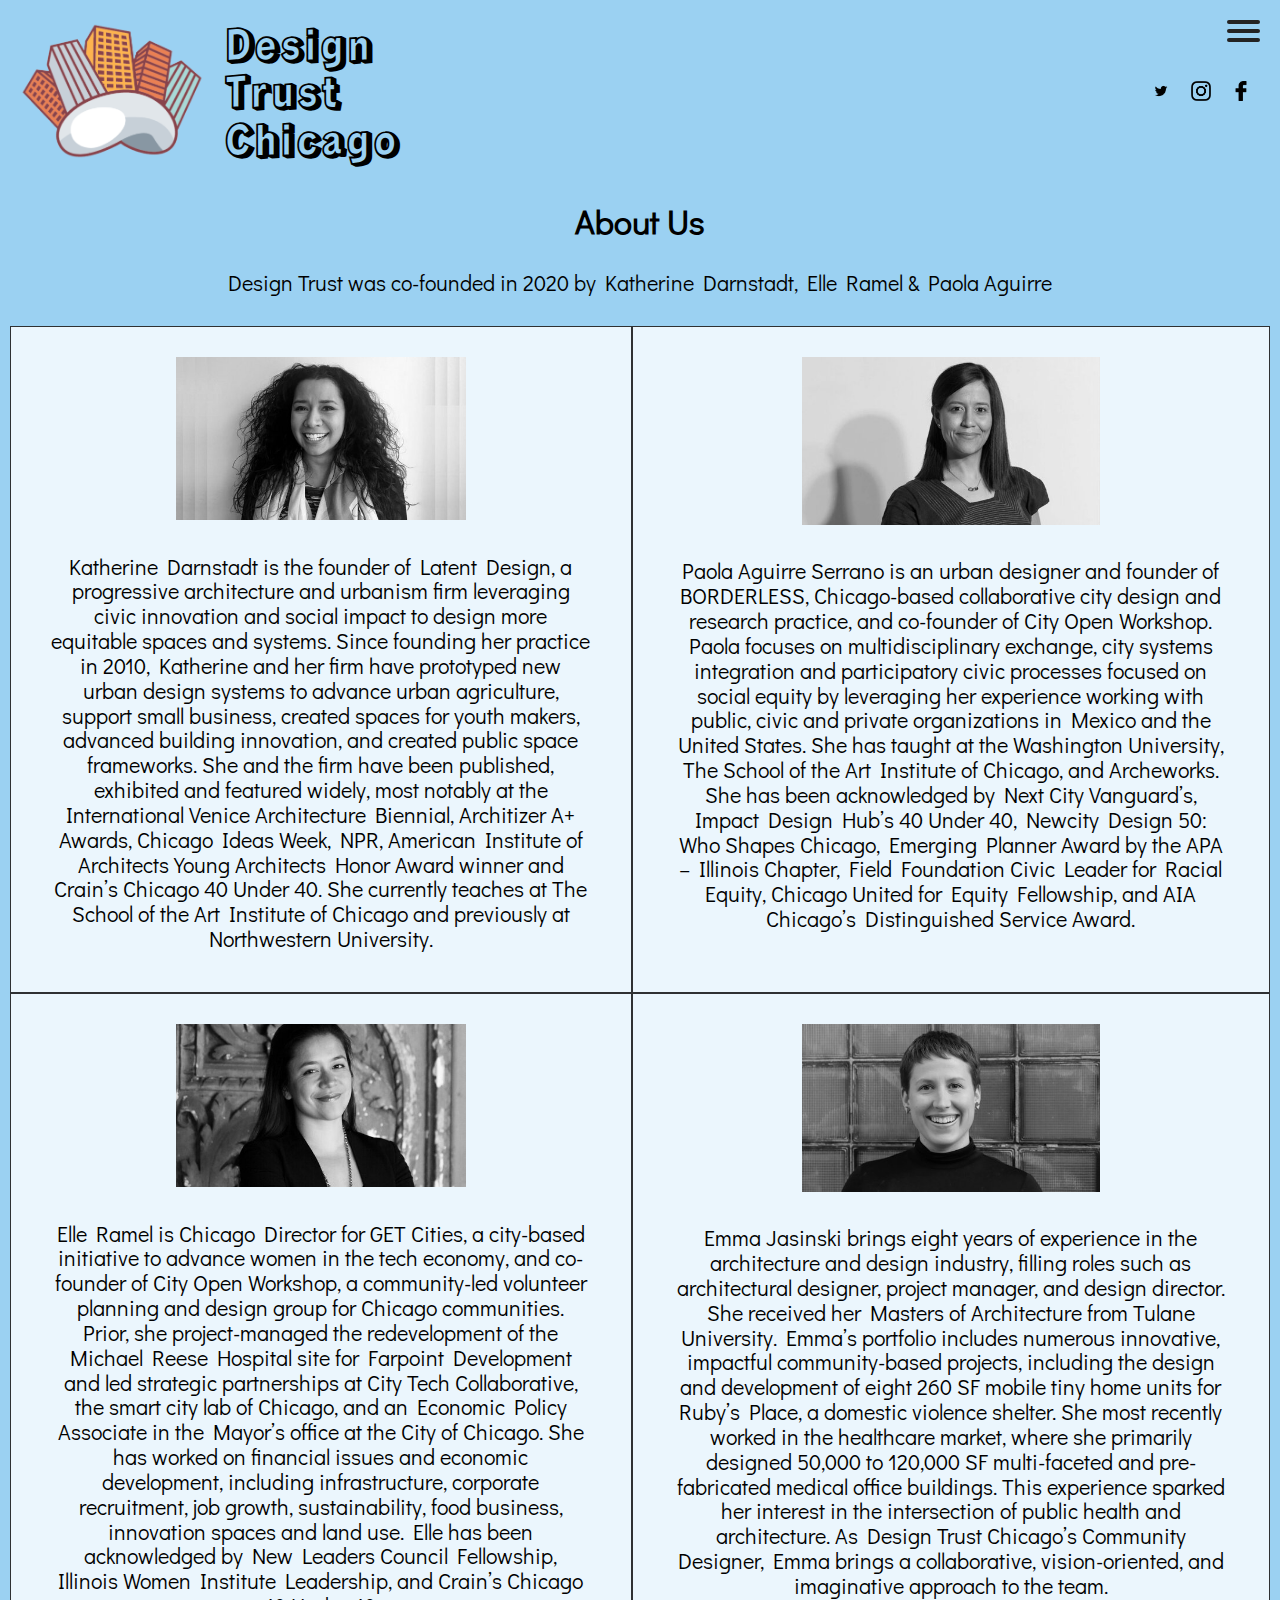
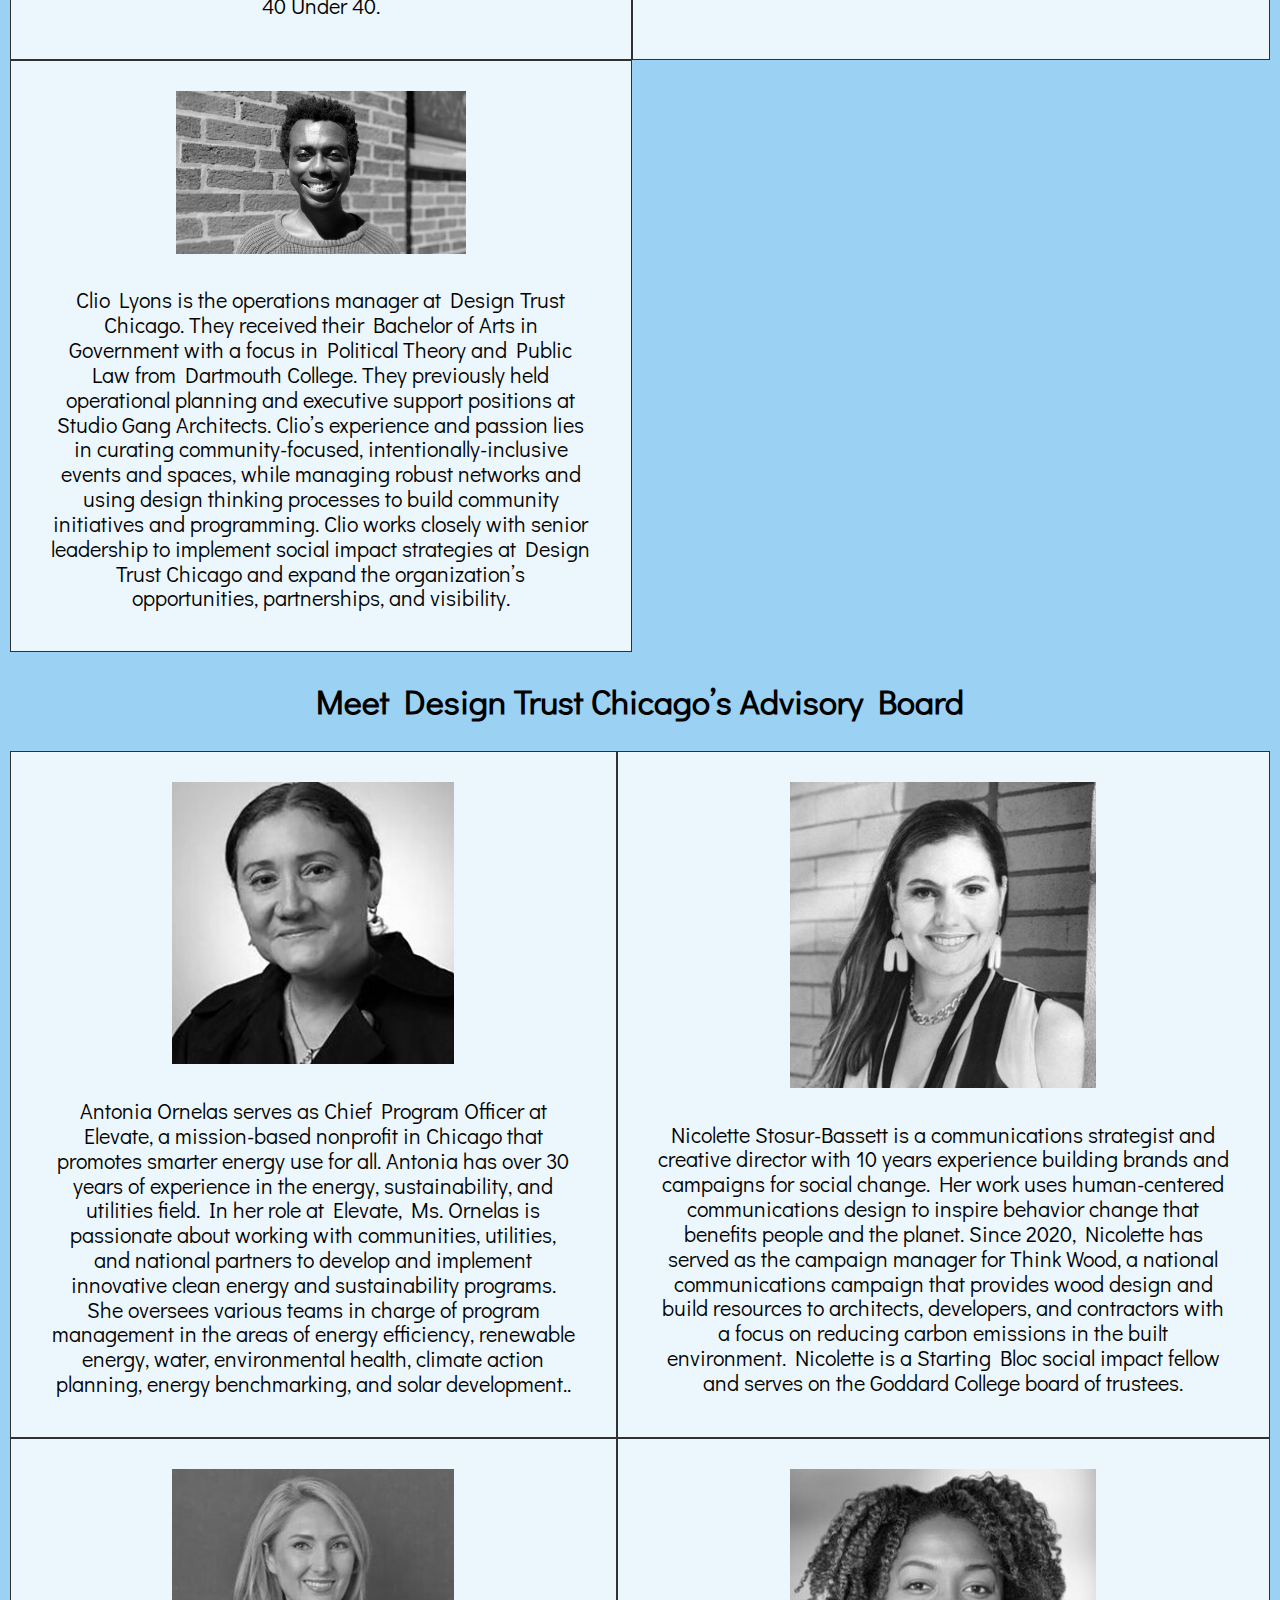
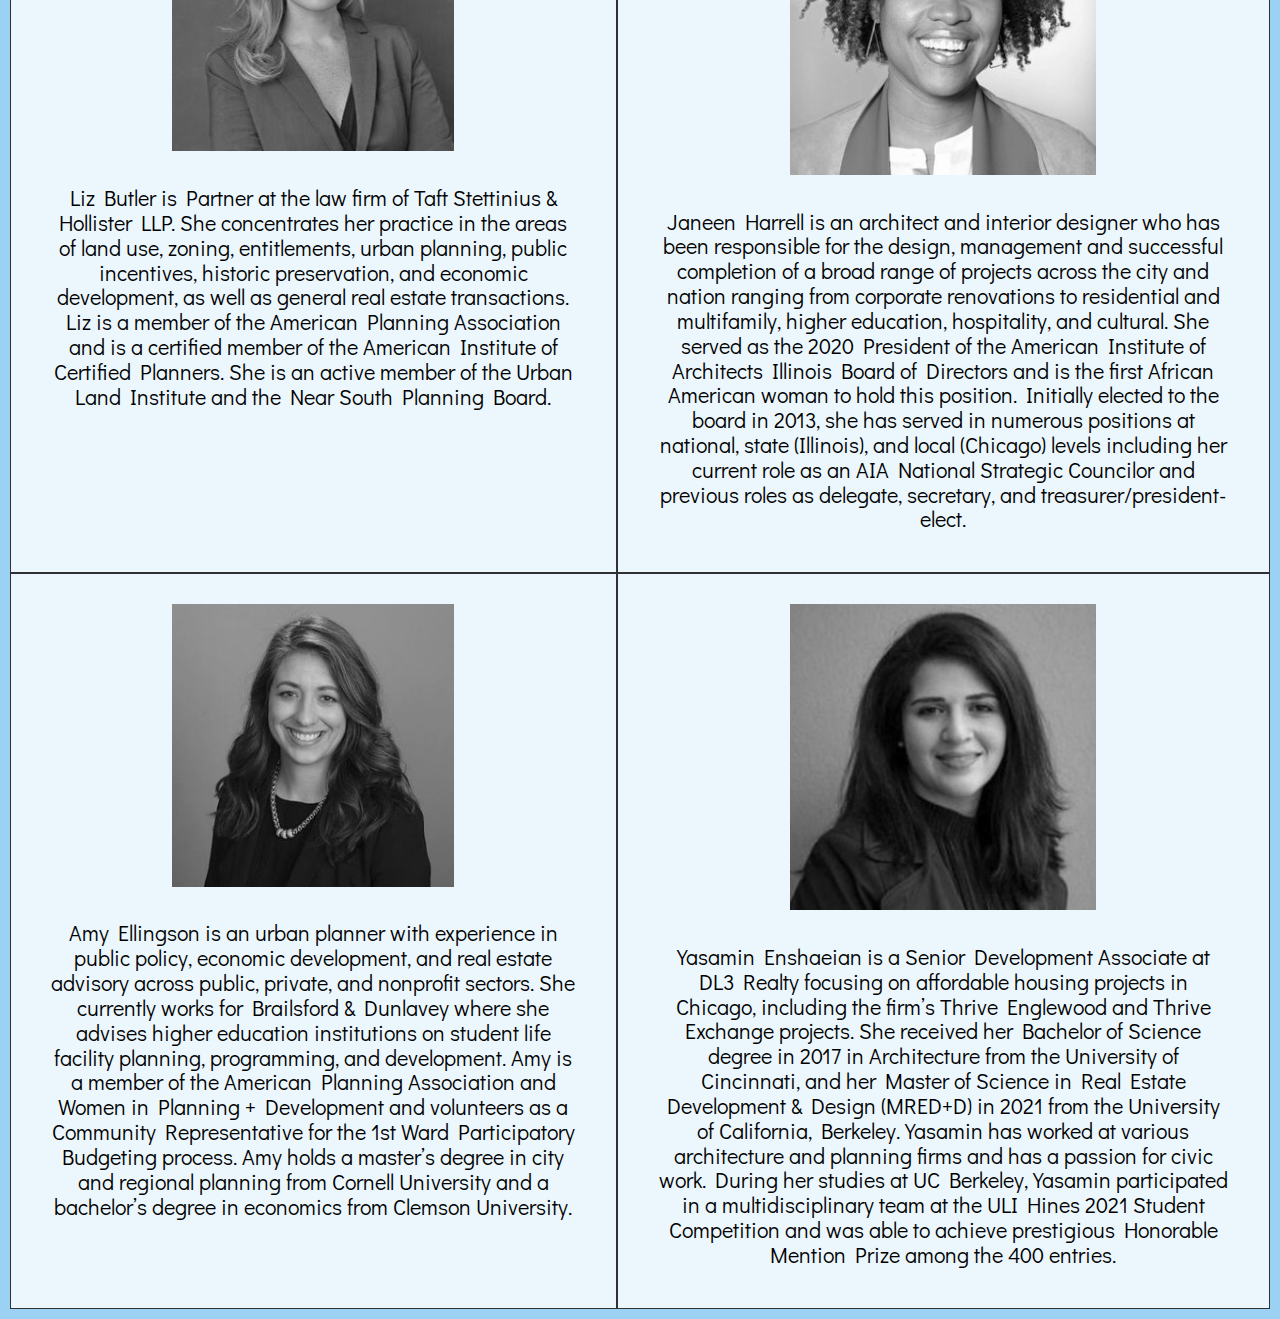
==== commit 5c42984a: "centered about us text" ====
--- a/about_us.html
+++ b/about_us.html
@@ -67,7 +67,9 @@
         <p>Clio Lyons is the operations manager at Design Trust Chicago.  They received their Bachelor of Arts in Government with a focus in Political Theory and Public Law from Dartmouth College.  They previously held operational planning and executive support positions at Studio Gang Architects.  Clio’s experience and passion lies in curating community-focused, intentionally-inclusive events and spaces, while managing robust networks and using design thinking processes to build community initiatives and programming.  Clio works closely with senior leadership to implement social impact strategies at Design Trust Chicago and expand the organization’s opportunities, partnerships, and visibility. </p>
       </div>
     </div>
-    <h2>Meet Design Trust Chicago’s Advisory Board</h2>
+    <div id="subheader">
+      <h2>Meet Design Trust Chicago’s Advisory Board</h2>
+    </div>
     <div class="grid-container">
       <div class="grid-item">
         <img src="images/aboutus/antonia.jpg" alt="Image 1">
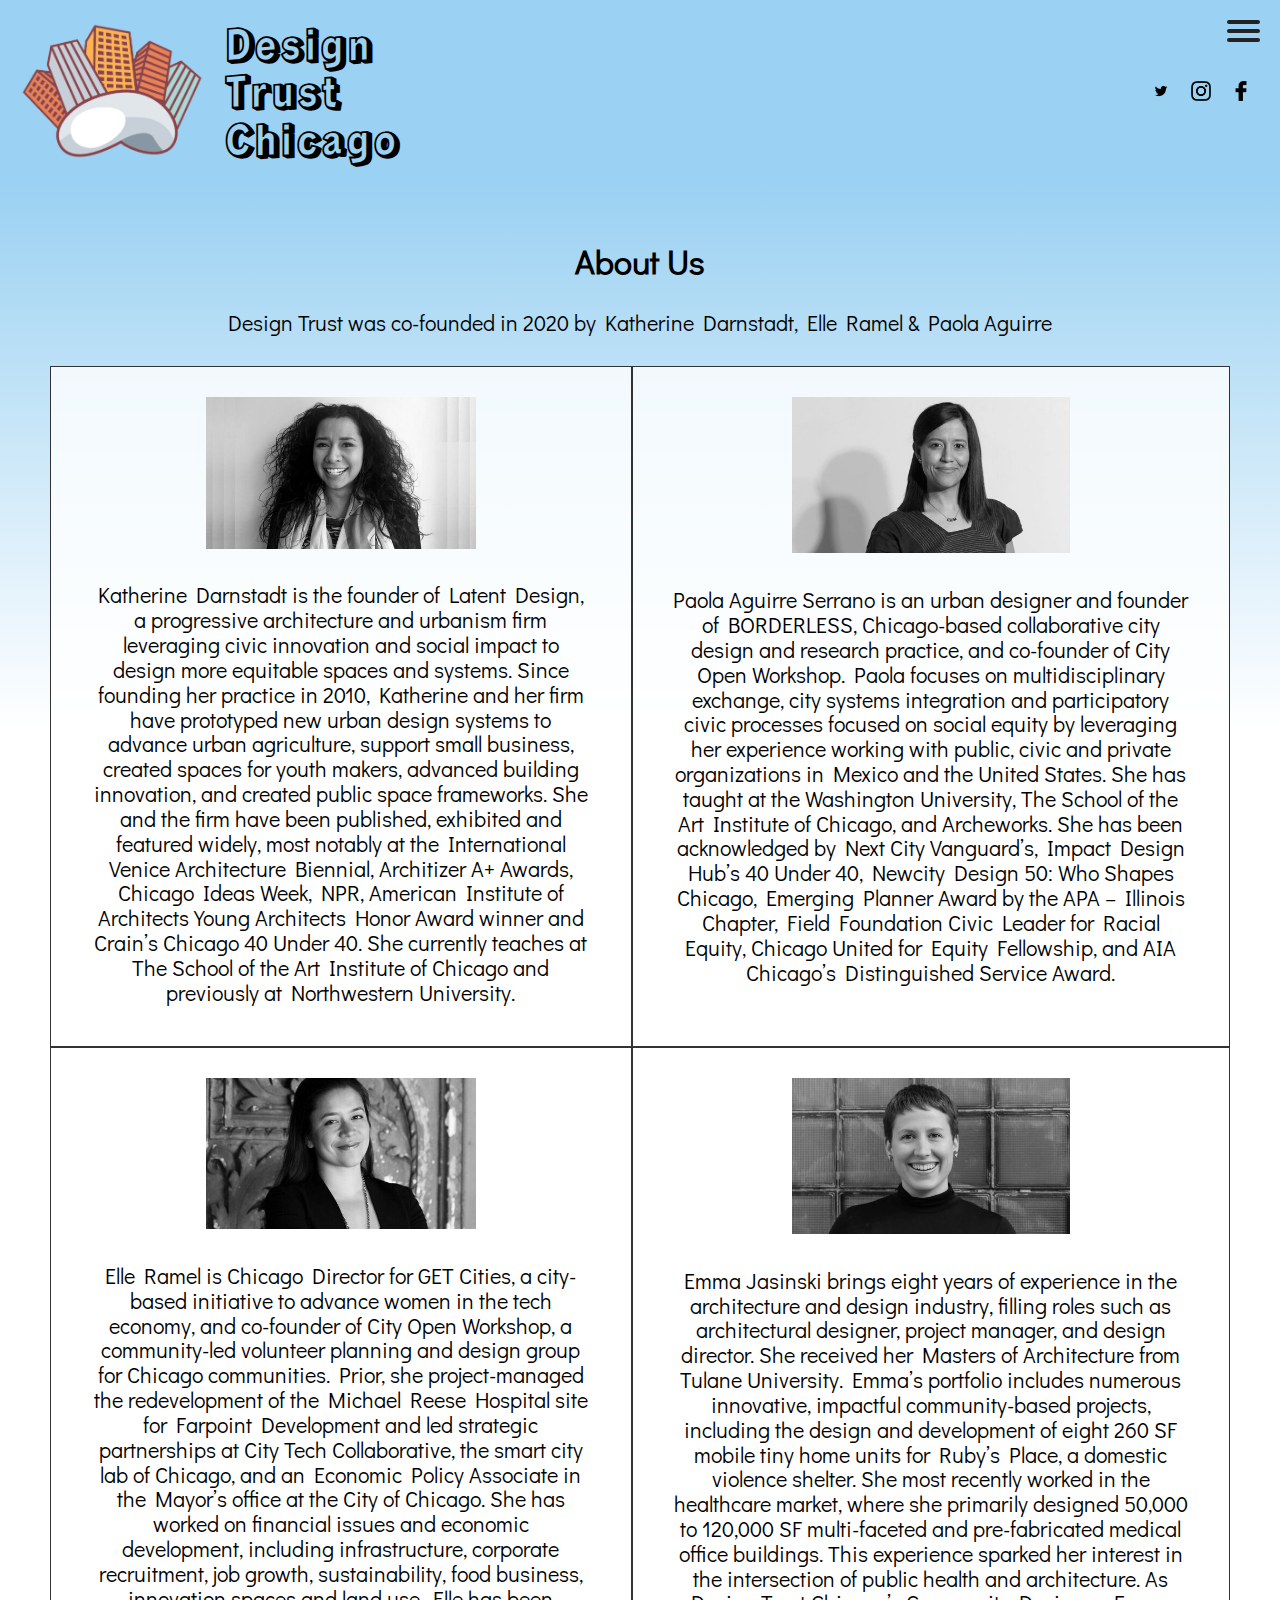
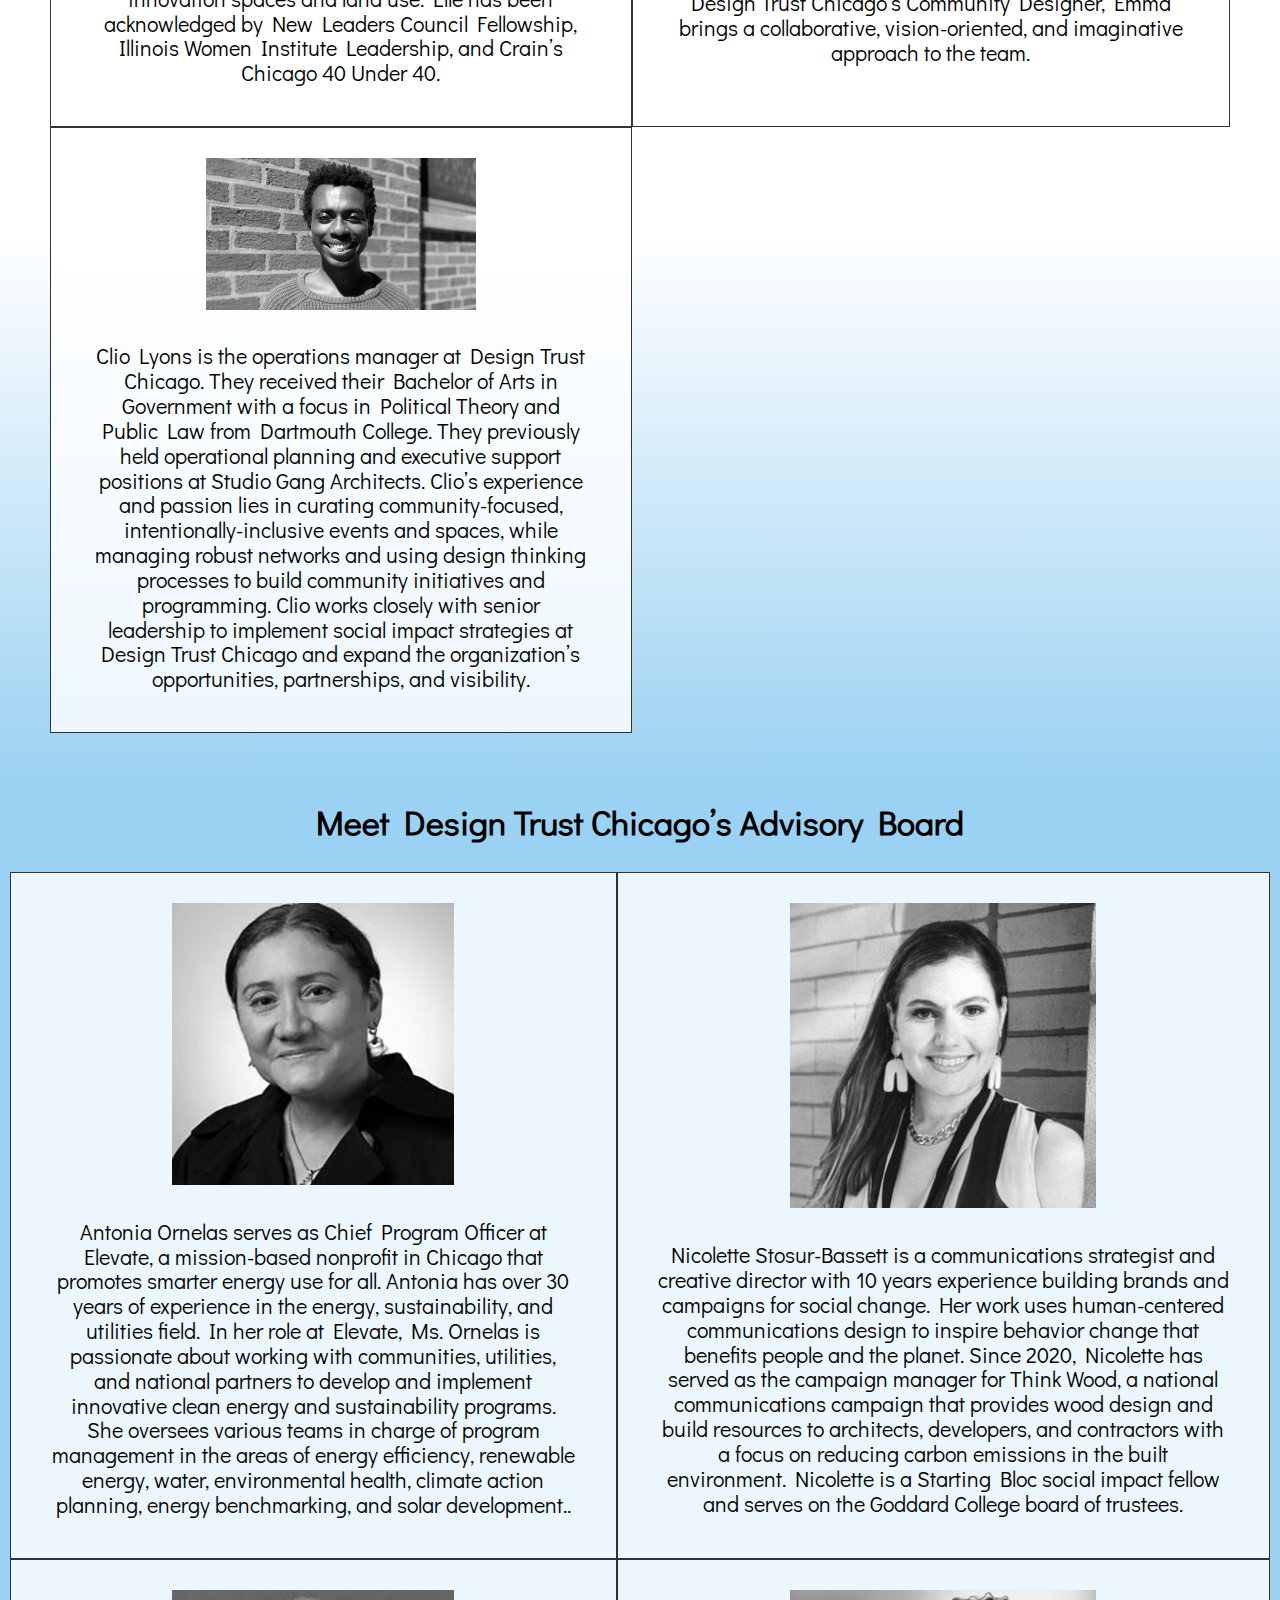
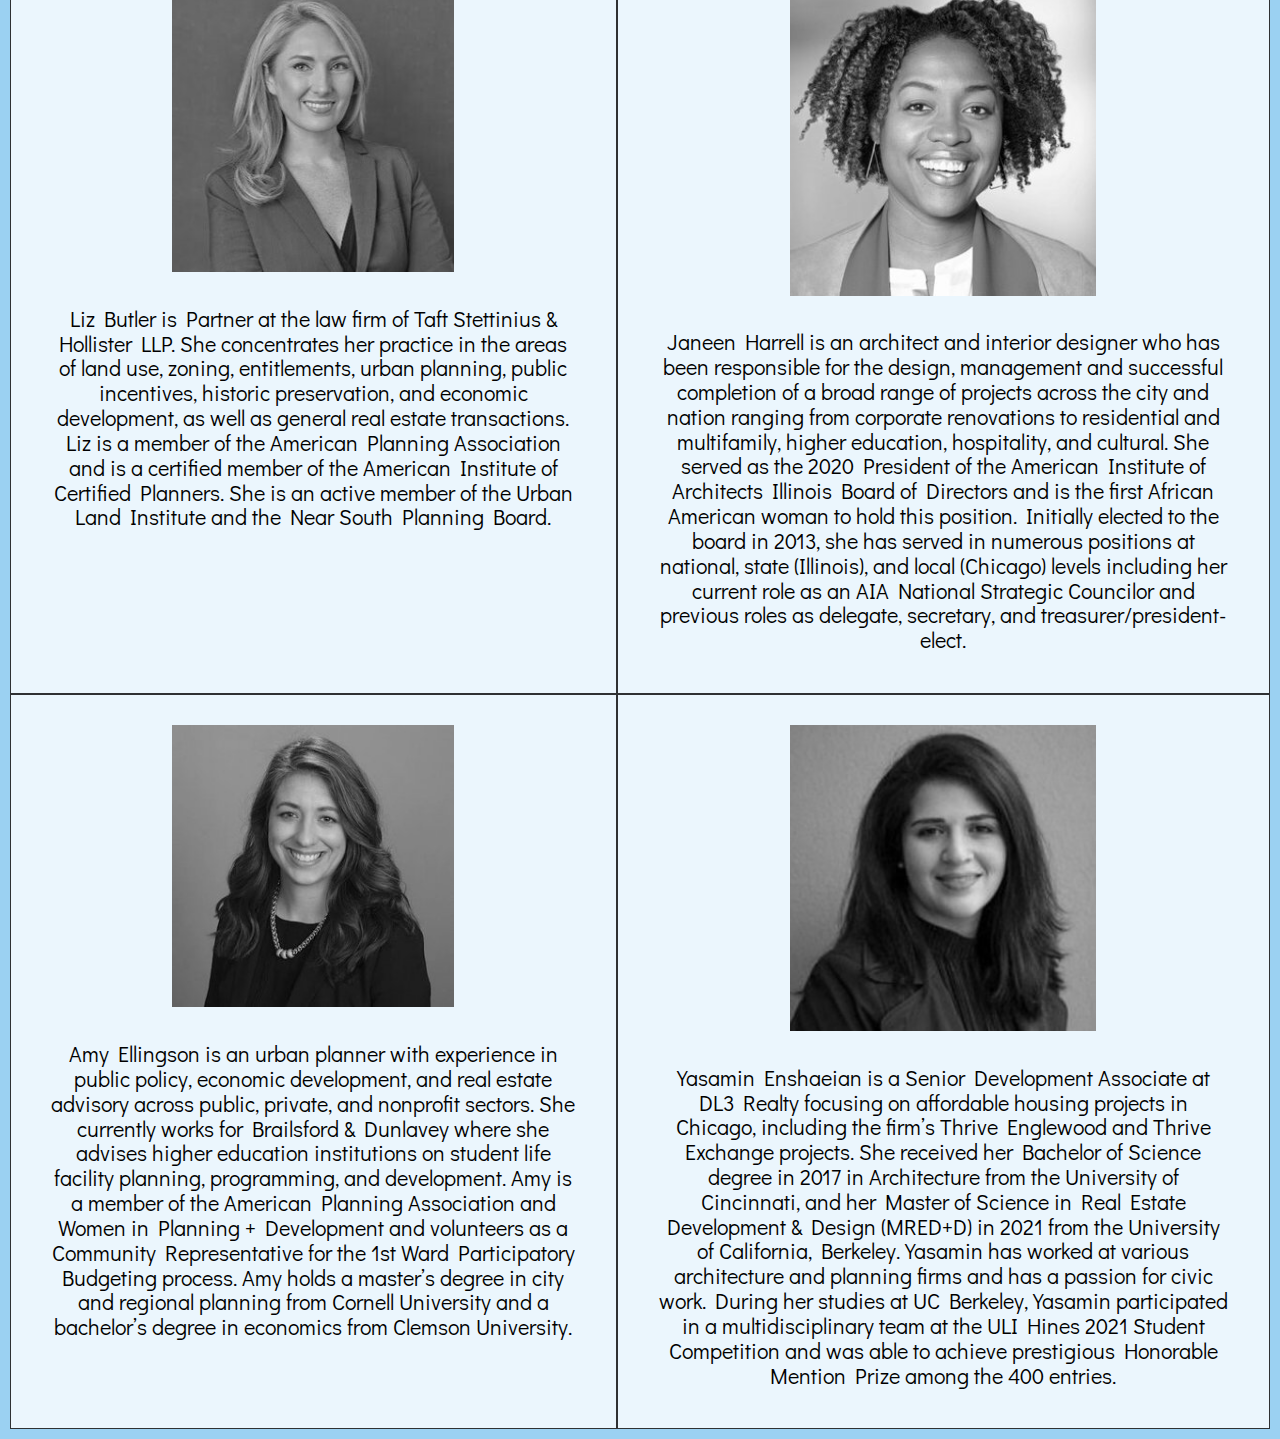
==== commit 7095aedc: "removing redundant code" ====
--- a/about_us.html
+++ b/about_us.html
@@ -2,7 +2,7 @@
 <html lang="en">
   <head>
     <link rel="stylesheet" type="text/css" href="css/normalize.css">
-	<link rel="stylesheet" href="css/screen.css">
+	  <link rel="stylesheet" href="css/screen.css">
     <meta charset="UTF-8">
     <title>Design Trust Chicago | About Us</title>
     <meta name="viewport" content="width=device-width,initial-scale=1">
@@ -33,38 +33,32 @@
         </ul>
       </div>
     </nav>
-    <div id="subheader">
-      <h2>About Us</h2>
-      <p>Design Trust was co-founded in 2020 by Katherine Darnstadt, Elle Ramel & Paola Aguirre</p>
-    </div>
-    <!DOCTYPE html>
-<html lang="en">
-  <head>
-    <meta charset="UTF-8">
-    <title>About Us</title>
-    <link rel="stylesheet" href="style.css">
-  </head>
-  <body>
-    <div class="grid-container">
-      <div class="grid-item">
-        <img src="images/aboutus/katherine.jpg" alt="Image 1">
-        <p>Katherine Darnstadt is the founder of Latent Design, a progressive architecture and urbanism firm leveraging civic innovation and social impact to design more equitable spaces and systems. Since founding her practice in 2010, Katherine and her firm have prototyped new urban design systems to advance urban agriculture, support small business, created spaces for youth makers, advanced building innovation, and created public space frameworks. She and the firm have been published, exhibited and featured widely, most notably at the International Venice Architecture Biennial, Architizer A+ Awards, Chicago Ideas Week, NPR, American Institute of Architects Young Architects Honor Award winner and Crain’s Chicago 40 Under 40. She currently teaches at The School of the Art Institute of Chicago and previously at Northwestern University. </p>
+    <div class="aboutus1">
+      <div id="subheader">
+        <h2>About Us</h2>
+        <p>Design Trust was co-founded in 2020 by Katherine Darnstadt, Elle Ramel & Paola Aguirre</p>
       </div>
-      <div class="grid-item">
-        <img src="images/aboutus/paola.jpg" alt="Image 2">
-        <p>Paola Aguirre Serrano is an urban designer and founder of BORDERLESS, Chicago-based collaborative city design and research practice, and co-founder of City Open Workshop. Paola focuses on multidisciplinary exchange, city systems integration and participatory civic processes focused on social equity by leveraging her experience working with public, civic and private organizations in Mexico and the United States. She has taught at the Washington University, The School of the Art Institute of Chicago, and Archeworks. She has been acknowledged by Next City Vanguard’s, Impact Design Hub’s 40 Under 40, Newcity Design 50: Who Shapes Chicago, Emerging Planner Award by the APA – Illinois Chapter, Field Foundation Civic Leader for Racial Equity, Chicago United for Equity Fellowship, and AIA Chicago’s Distinguished Service Award.</p>
-      </div>
-      <div class="grid-item">
-        <img src="images/aboutus/elle.jpg" alt="Image 3">
-        <p>Elle Ramel is Chicago Director for GET Cities, a city-based initiative to advance women in the tech economy, and co-founder of City Open Workshop, a community-led volunteer planning and design group for Chicago communities. Prior, she project-managed the redevelopment of the Michael Reese Hospital site for Farpoint Development and led strategic partnerships at City Tech Collaborative, the smart city lab of Chicago, and an Economic Policy Associate in the Mayor’s office at the City of Chicago. She has worked on financial issues and economic development, including infrastructure, corporate recruitment, job growth, sustainability, food business, innovation spaces and land use. Elle has been acknowledged by New Leaders Council Fellowship, Illinois Women Institute Leadership, and Crain’s Chicago 40 Under 40.</p>
-      </div>
-      <div class="grid-item">
-        <img src="images/aboutus/emma.jpg" alt="Image 4">
-        <p>Emma Jasinski brings eight years of experience in the architecture and design industry, filling roles such as architectural designer, project manager, and design director. She received her Masters of Architecture from Tulane University. Emma’s portfolio includes numerous innovative, impactful community-based projects, including the design and development of eight 260 SF mobile tiny home units for Ruby’s Place, a domestic violence shelter. She most recently worked in the healthcare market, where she primarily designed 50,000 to 120,000 SF multi-faceted and pre-fabricated medical office buildings. This experience sparked her interest in the intersection of public health and architecture.  As Design Trust Chicago’s Community Designer, Emma brings a collaborative, vision-oriented, and imaginative approach to the team.</p>
-      </div>
-      <div class="grid-item">
-        <img src="images/aboutus/clio.jpg" alt="Image 5">
-        <p>Clio Lyons is the operations manager at Design Trust Chicago.  They received their Bachelor of Arts in Government with a focus in Political Theory and Public Law from Dartmouth College.  They previously held operational planning and executive support positions at Studio Gang Architects.  Clio’s experience and passion lies in curating community-focused, intentionally-inclusive events and spaces, while managing robust networks and using design thinking processes to build community initiatives and programming.  Clio works closely with senior leadership to implement social impact strategies at Design Trust Chicago and expand the organization’s opportunities, partnerships, and visibility. </p>
+      <div class="grid-container">
+        <div class="grid-item">
+          <img src="images/aboutus/katherine.jpg" alt="Image 1">
+          <p>Katherine Darnstadt is the founder of Latent Design, a progressive architecture and urbanism firm leveraging civic innovation and social impact to design more equitable spaces and systems. Since founding her practice in 2010, Katherine and her firm have prototyped new urban design systems to advance urban agriculture, support small business, created spaces for youth makers, advanced building innovation, and created public space frameworks. She and the firm have been published, exhibited and featured widely, most notably at the International Venice Architecture Biennial, Architizer A+ Awards, Chicago Ideas Week, NPR, American Institute of Architects Young Architects Honor Award winner and Crain’s Chicago 40 Under 40. She currently teaches at The School of the Art Institute of Chicago and previously at Northwestern University. </p>
+        </div>
+        <div class="grid-item">
+          <img src="images/aboutus/paola.jpg" alt="Image 2">
+          <p>Paola Aguirre Serrano is an urban designer and founder of BORDERLESS, Chicago-based collaborative city design and research practice, and co-founder of City Open Workshop. Paola focuses on multidisciplinary exchange, city systems integration and participatory civic processes focused on social equity by leveraging her experience working with public, civic and private organizations in Mexico and the United States. She has taught at the Washington University, The School of the Art Institute of Chicago, and Archeworks. She has been acknowledged by Next City Vanguard’s, Impact Design Hub’s 40 Under 40, Newcity Design 50: Who Shapes Chicago, Emerging Planner Award by the APA – Illinois Chapter, Field Foundation Civic Leader for Racial Equity, Chicago United for Equity Fellowship, and AIA Chicago’s Distinguished Service Award.</p>
+        </div>
+        <div class="grid-item">
+          <img src="images/aboutus/elle.jpg" alt="Image 3">
+          <p>Elle Ramel is Chicago Director for GET Cities, a city-based initiative to advance women in the tech economy, and co-founder of City Open Workshop, a community-led volunteer planning and design group for Chicago communities. Prior, she project-managed the redevelopment of the Michael Reese Hospital site for Farpoint Development and led strategic partnerships at City Tech Collaborative, the smart city lab of Chicago, and an Economic Policy Associate in the Mayor’s office at the City of Chicago. She has worked on financial issues and economic development, including infrastructure, corporate recruitment, job growth, sustainability, food business, innovation spaces and land use. Elle has been acknowledged by New Leaders Council Fellowship, Illinois Women Institute Leadership, and Crain’s Chicago 40 Under 40.</p>
+        </div>
+        <div class="grid-item">
+          <img src="images/aboutus/emma.jpg" alt="Image 4">
+          <p>Emma Jasinski brings eight years of experience in the architecture and design industry, filling roles such as architectural designer, project manager, and design director. She received her Masters of Architecture from Tulane University. Emma’s portfolio includes numerous innovative, impactful community-based projects, including the design and development of eight 260 SF mobile tiny home units for Ruby’s Place, a domestic violence shelter. She most recently worked in the healthcare market, where she primarily designed 50,000 to 120,000 SF multi-faceted and pre-fabricated medical office buildings. This experience sparked her interest in the intersection of public health and architecture.  As Design Trust Chicago’s Community Designer, Emma brings a collaborative, vision-oriented, and imaginative approach to the team.</p>
+        </div>
+        <div class="grid-item">
+          <img src="images/aboutus/clio.jpg" alt="Image 5">
+          <p>Clio Lyons is the operations manager at Design Trust Chicago.  They received their Bachelor of Arts in Government with a focus in Political Theory and Public Law from Dartmouth College.  They previously held operational planning and executive support positions at Studio Gang Architects.  Clio’s experience and passion lies in curating community-focused, intentionally-inclusive events and spaces, while managing robust networks and using design thinking processes to build community initiatives and programming.  Clio works closely with senior leadership to implement social impact strategies at Design Trust Chicago and expand the organization’s opportunities, partnerships, and visibility. </p>
+        </div>
       </div>
     </div>
     <div id="subheader">
--- a/css/screen.css
+++ b/css/screen.css
@@ -49,7 +49,7 @@
   align-items: center;
   justify-content: center;
   display: grid;
-  grid-template-columns: auto auto;
+  grid-template-columns: auto;
 }
 
 .video-container {
@@ -205,6 +205,12 @@
   margin-right: auto;
 }
 
+.aboutus1 {
+  padding: 40px;
+  background: rgb(155,209,242);
+  background: linear-gradient(0deg, rgba(155,209,242,1) 0%, rgba(255,255,255,1) 25%, rgba(255,255,255,1) 75%, rgba(155,209,242,1) 100%);
+}
+
 #subheader {
   text-align: center;
   grid-template-columns: auto;
@@ -274,41 +280,9 @@
   margin-right: auto;
 }
 
-.left-col {
-  display: flex;
-  flex-direction: column;
-  width: 40%;
-  margin-right: 20px;
-  padding: 5px;
-  margin: 5px;
-  border: solid;
-  border-radius: 5px;
-}
-
-.left-col img {
-  max-width: 100%;
-  height: auto;
-  display: block;
-  margin-bottom: 20px;
-
-}
-
-.right-col {
-  width: 40%;
-  display: flex;
-  flex-direction: column;
-  border: solid;
-  border-radius: 5px;
-  margin-left: 20px;
-  padding: 5px;
-  margin: 5px;
-}
-
-
 /*Media Queries*/
 
 @media screen and (min-width: 960px) {
-	
 
 
 }
@@ -319,4 +293,12 @@
     grid-template-columns: auto auto;
     padding: 10px;
   }
-}
+  form {
+    height: 100%;
+    width: 100%;
+    align-items: center;
+    justify-content: center;
+    display: grid;
+    grid-template-columns: auto auto;
+  }
+}
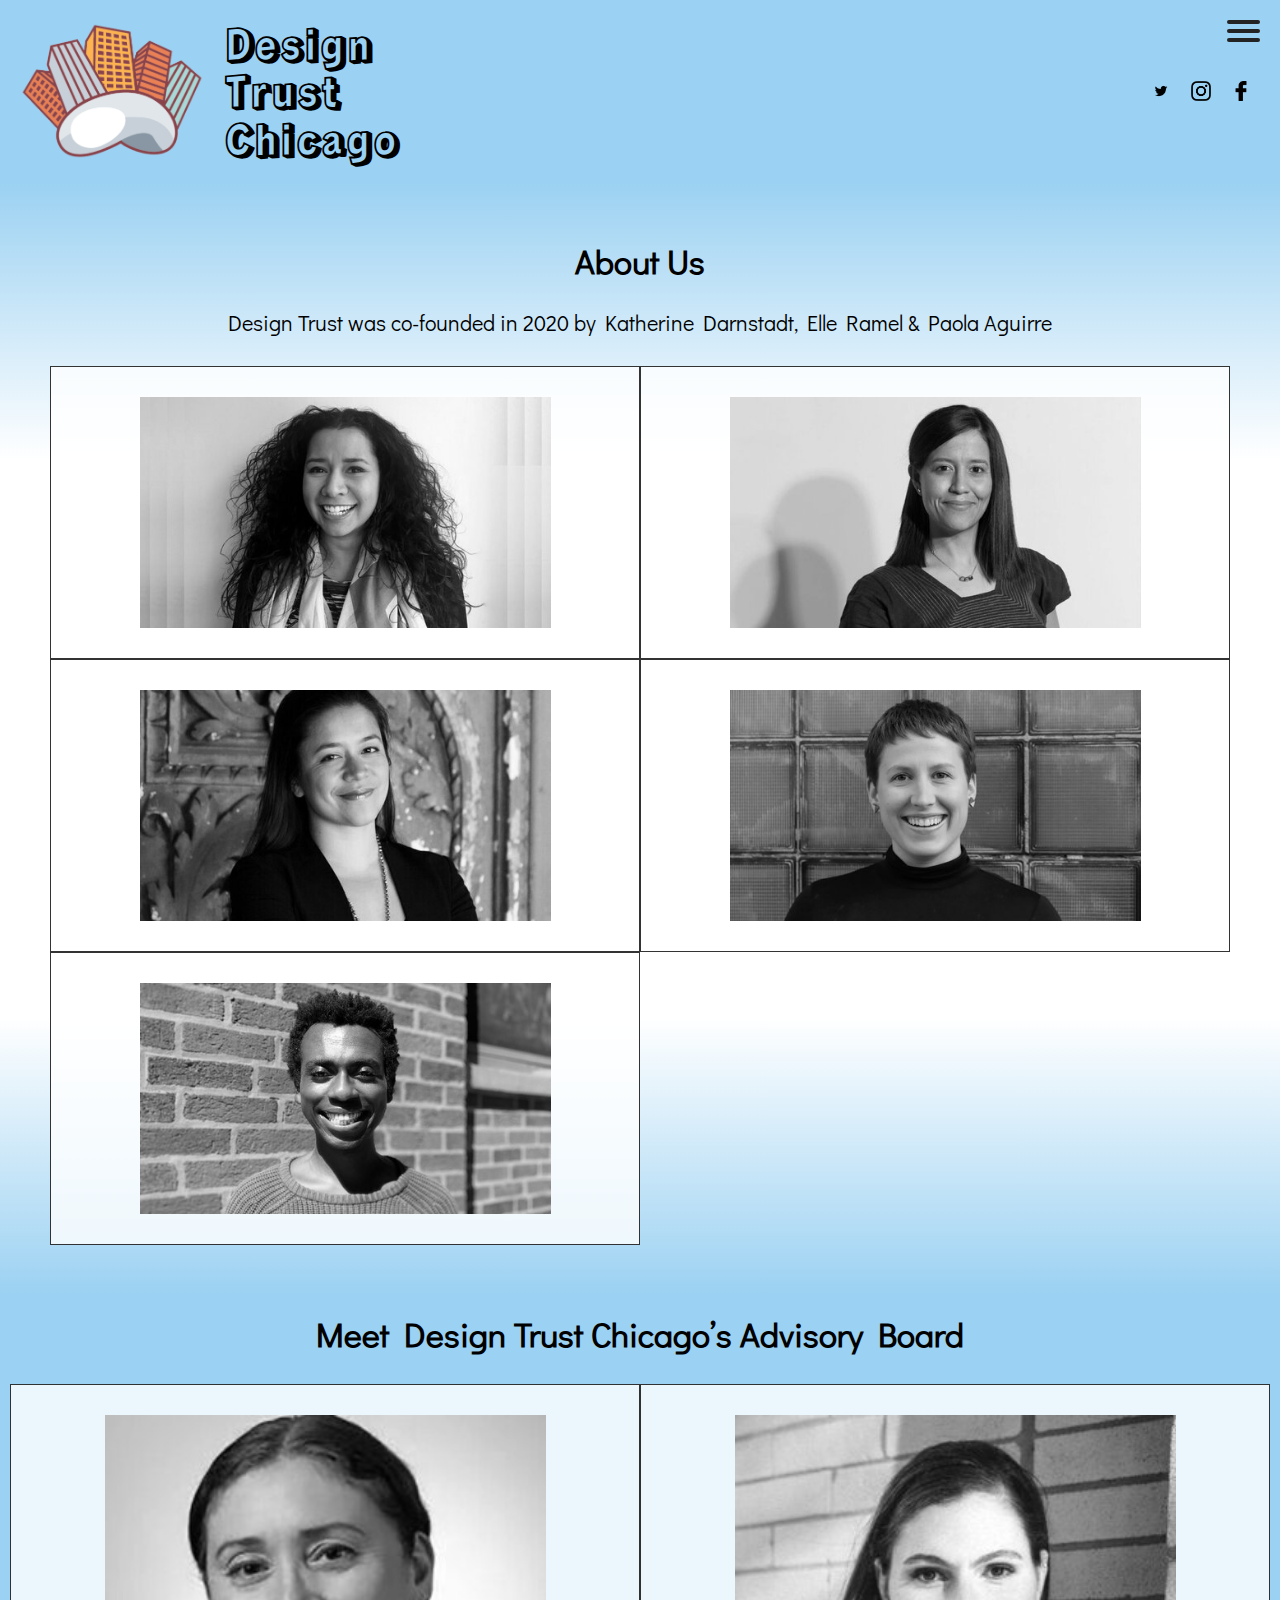
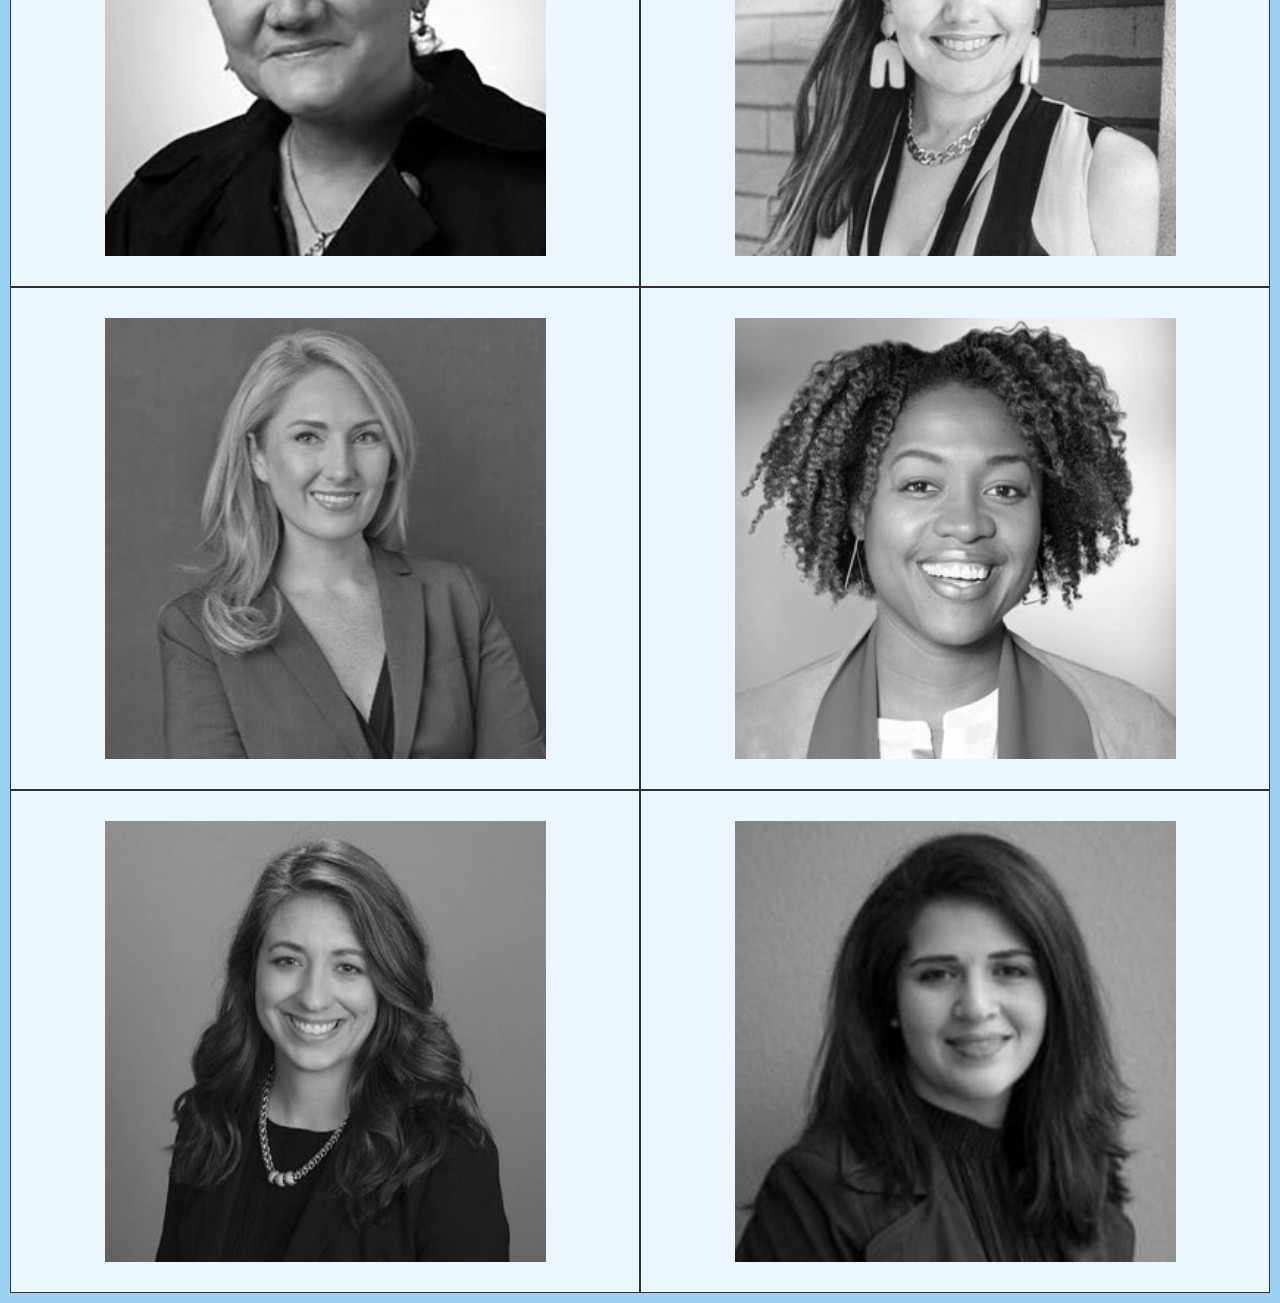
==== commit 4b1cef74: "made pop up text for about us section" ====
--- a/about_us.html
+++ b/about_us.html
@@ -41,23 +41,38 @@
       <div class="grid-container">
         <div class="grid-item">
           <img src="images/aboutus/katherine.jpg" alt="Image 1">
-          <p>Katherine Darnstadt is the founder of Latent Design, a progressive architecture and urbanism firm leveraging civic innovation and social impact to design more equitable spaces and systems. Since founding her practice in 2010, Katherine and her firm have prototyped new urban design systems to advance urban agriculture, support small business, created spaces for youth makers, advanced building innovation, and created public space frameworks. She and the firm have been published, exhibited and featured widely, most notably at the International Venice Architecture Biennial, Architizer A+ Awards, Chicago Ideas Week, NPR, American Institute of Architects Young Architects Honor Award winner and Crain’s Chicago 40 Under 40. She currently teaches at The School of the Art Institute of Chicago and previously at Northwestern University. </p>
+          <div class="collapse">
+            <h2>Katherine Darnstadt</h2>
+            <p>is the founder of Latent Design, a progressive architecture and urbanism firm leveraging civic innovation and social impact to design more equitable spaces and systems. Since founding her practice in 2010, Katherine and her firm have prototyped new urban design systems to advance urban agriculture, support small business, created spaces for youth makers, advanced building innovation, and created public space frameworks. She and the firm have been published, exhibited and featured widely, most notably at the International Venice Architecture Biennial, Architizer A+ Awards, Chicago Ideas Week, NPR, American Institute of Architects Young Architects Honor Award winner and Crain’s Chicago 40 Under 40. She currently teaches at The School of the Art Institute of Chicago and previously at Northwestern University. </p>
+          </div>
         </div>
         <div class="grid-item">
           <img src="images/aboutus/paola.jpg" alt="Image 2">
-          <p>Paola Aguirre Serrano is an urban designer and founder of BORDERLESS, Chicago-based collaborative city design and research practice, and co-founder of City Open Workshop. Paola focuses on multidisciplinary exchange, city systems integration and participatory civic processes focused on social equity by leveraging her experience working with public, civic and private organizations in Mexico and the United States. She has taught at the Washington University, The School of the Art Institute of Chicago, and Archeworks. She has been acknowledged by Next City Vanguard’s, Impact Design Hub’s 40 Under 40, Newcity Design 50: Who Shapes Chicago, Emerging Planner Award by the APA – Illinois Chapter, Field Foundation Civic Leader for Racial Equity, Chicago United for Equity Fellowship, and AIA Chicago’s Distinguished Service Award.</p>
+          <div class="collapse">
+            <h2>Paola Aguirre Serrano</h2>
+            <p>is an urban designer and founder of BORDERLESS, Chicago-based collaborative city design and research practice, and co-founder of City Open Workshop. Paola focuses on multidisciplinary exchange, city systems integration and participatory civic processes focused on social equity by leveraging her experience working with public, civic and private organizations in Mexico and the United States. She has taught at the Washington University, The School of the Art Institute of Chicago, and Archeworks. She has been acknowledged by Next City Vanguard’s, Impact Design Hub’s 40 Under 40, Newcity Design 50: Who Shapes Chicago, Emerging Planner Award by the APA – Illinois Chapter, Field Foundation Civic Leader for Racial Equity, Chicago United for Equity Fellowship, and AIA Chicago’s Distinguished Service Award.</p>
+          </div>
         </div>
         <div class="grid-item">
           <img src="images/aboutus/elle.jpg" alt="Image 3">
-          <p>Elle Ramel is Chicago Director for GET Cities, a city-based initiative to advance women in the tech economy, and co-founder of City Open Workshop, a community-led volunteer planning and design group for Chicago communities. Prior, she project-managed the redevelopment of the Michael Reese Hospital site for Farpoint Development and led strategic partnerships at City Tech Collaborative, the smart city lab of Chicago, and an Economic Policy Associate in the Mayor’s office at the City of Chicago. She has worked on financial issues and economic development, including infrastructure, corporate recruitment, job growth, sustainability, food business, innovation spaces and land use. Elle has been acknowledged by New Leaders Council Fellowship, Illinois Women Institute Leadership, and Crain’s Chicago 40 Under 40.</p>
+          <div class="collapse">
+            <h2>Elle Ramel</h2>
+            <p> is Chicago Director for GET Cities, a city-based initiative to advance women in the tech economy, and co-founder of City Open Workshop, a community-led volunteer planning and design group for Chicago communities. Prior, she project-managed the redevelopment of the Michael Reese Hospital site for Farpoint Development and led strategic partnerships at City Tech Collaborative, the smart city lab of Chicago, and an Economic Policy Associate in the Mayor’s office at the City of Chicago. She has worked on financial issues and economic development, including infrastructure, corporate recruitment, job growth, sustainability, food business, innovation spaces and land use. Elle has been acknowledged by New Leaders Council Fellowship, Illinois Women Institute Leadership, and Crain’s Chicago 40 Under 40.</p>
+          </div>
         </div>
         <div class="grid-item">
           <img src="images/aboutus/emma.jpg" alt="Image 4">
-          <p>Emma Jasinski brings eight years of experience in the architecture and design industry, filling roles such as architectural designer, project manager, and design director. She received her Masters of Architecture from Tulane University. Emma’s portfolio includes numerous innovative, impactful community-based projects, including the design and development of eight 260 SF mobile tiny home units for Ruby’s Place, a domestic violence shelter. She most recently worked in the healthcare market, where she primarily designed 50,000 to 120,000 SF multi-faceted and pre-fabricated medical office buildings. This experience sparked her interest in the intersection of public health and architecture.  As Design Trust Chicago’s Community Designer, Emma brings a collaborative, vision-oriented, and imaginative approach to the team.</p>
+          <div class="collapse">
+            <h2>Emma Jasinski</h2>
+            <p>brings eight years of experience in the architecture and design industry, filling roles such as architectural designer, project manager, and design director. She received her Masters of Architecture from Tulane University. Emma’s portfolio includes numerous innovative, impactful community-based projects, including the design and development of eight 260 SF mobile tiny home units for Ruby’s Place, a domestic violence shelter. She most recently worked in the healthcare market, where she primarily designed 50,000 to 120,000 SF multi-faceted and pre-fabricated medical office buildings. This experience sparked her interest in the intersection of public health and architecture.  As Design Trust Chicago’s Community Designer, Emma brings a collaborative, vision-oriented, and imaginative approach to the team.</p>
+          </div>
         </div>
         <div class="grid-item">
           <img src="images/aboutus/clio.jpg" alt="Image 5">
-          <p>Clio Lyons is the operations manager at Design Trust Chicago.  They received their Bachelor of Arts in Government with a focus in Political Theory and Public Law from Dartmouth College.  They previously held operational planning and executive support positions at Studio Gang Architects.  Clio’s experience and passion lies in curating community-focused, intentionally-inclusive events and spaces, while managing robust networks and using design thinking processes to build community initiatives and programming.  Clio works closely with senior leadership to implement social impact strategies at Design Trust Chicago and expand the organization’s opportunities, partnerships, and visibility. </p>
+          <div class="collapse">
+            <h2>Clio Lyons</h2>
+            <p>is the operations manager at Design Trust Chicago.  They received their Bachelor of Arts in Government with a focus in Political Theory and Public Law from Dartmouth College.  They previously held operational planning and executive support positions at Studio Gang Architects.  Clio’s experience and passion lies in curating community-focused, intentionally-inclusive events and spaces, while managing robust networks and using design thinking processes to build community initiatives and programming.  Clio works closely with senior leadership to implement social impact strategies at Design Trust Chicago and expand the organization’s opportunities, partnerships, and visibility. </p>
+          </div>
         </div>
       </div>
     </div>
@@ -67,27 +82,45 @@
     <div class="grid-container">
       <div class="grid-item">
         <img src="images/aboutus/antonia.jpg" alt="Image 1">
-        <p>Antonia Ornelas serves as Chief Program Officer at Elevate, a mission-based nonprofit in Chicago that promotes smarter energy use for all. Antonia has over 30 years of experience in the energy, sustainability, and utilities field. In her role at Elevate, Ms. Ornelas is passionate about working with communities, utilities, and national partners to develop and implement innovative clean energy and sustainability programs. She oversees various teams in charge of program management in the areas of energy efficiency, renewable energy, water, environmental health, climate action planning, energy benchmarking, and solar development..</p>
+        <div class="collapse">
+          <h2>Antonia Ornelas</h2>
+          <p>serves as Chief Program Officer at Elevate, a mission-based nonprofit in Chicago that promotes smarter energy use for all. Antonia has over 30 years of experience in the energy, sustainability, and utilities field. In her role at Elevate, Ms. Ornelas is passionate about working with communities, utilities, and national partners to develop and implement innovative clean energy and sustainability programs. She oversees various teams in charge of program management in the areas of energy efficiency, renewable energy, water, environmental health, climate action planning, energy benchmarking, and solar development.</p>
+        </div>
       </div>
       <div class="grid-item">
         <img src="images/aboutus/nicole.jpg" alt="Image 2">
-        <p> Nicolette Stosur-Bassett is a communications strategist and creative director with 10 years experience building brands and campaigns for social change. Her work uses human-centered communications design to inspire behavior change that benefits people and the planet. Since 2020, Nicolette has served as the campaign manager for Think Wood, a national communications campaign that provides wood design and build resources to architects, developers, and contractors with a focus on reducing carbon emissions in the built environment. Nicolette is a Starting Bloc social impact fellow and serves on the Goddard College board of trustees.</p>
+        <div class="collapse">
+          <h2>Nicolette Stosur-Bassett</h2>
+          <p>is a communications strategist and creative director with 10 years experience building brands and campaigns for social change. Her work uses human-centered communications design to inspire behavior change that benefits people and the planet. Since 2020, Nicolette has served as the campaign manager for Think Wood, a national communications campaign that provides wood design and build resources to architects, developers, and contractors with a focus on reducing carbon emissions in the built environment. Nicolette is a Starting Bloc social impact fellow and serves on the Goddard College board of trustees.</p>
+        </div>
       </div>
       <div class="grid-item">
         <img src="images/aboutus/liz.jpg" alt="Image 3">
-        <p>Liz Butler is Partner at the law firm of Taft Stettinius & Hollister LLP. She concentrates her practice in the areas of land use, zoning, entitlements, urban planning, public incentives, historic preservation, and economic development, as well as general real estate transactions. Liz is a member of the American Planning Association and is a certified member of the American Institute of Certified Planners. She is an active member of the Urban Land Institute and the Near South Planning Board.</p>
+        <div class="collapse">
+          <h2>Liz Butler</h2>
+          <p>is Partner at the law firm of Taft Stettinius & Hollister LLP. She concentrates her practice in the areas of land use, zoning, entitlements, urban planning, public incentives, historic preservation, and economic development, as well as general real estate transactions. Liz is a member of the American Planning Association and is a certified member of the American Institute of Certified Planners. She is an active member of the Urban Land Institute and the Near South Planning Board.</p>
+        </div>
       </div>
       <div class="grid-item">
         <img src="images/aboutus/janeen.jpg" alt="Image 4">
-        <p> Janeen Harrell is an architect and interior designer who has been responsible for the design, management and successful completion of a broad range of projects across the city and nation ranging from corporate renovations to residential and multifamily, higher education, hospitality, and cultural. She served as the 2020 President of the American Institute of Architects Illinois Board of Directors and is the first African American woman to hold this position. Initially elected to the board in 2013, she has served in numerous positions at national, state (Illinois), and local (Chicago) levels including her current role as an AIA National Strategic Councilor and previous roles as delegate, secretary, and treasurer/president-elect.</p>
+        <div class="collapse">
+          <h2>Janeen Harrell</h2>
+          <p>is an architect and interior designer who has been responsible for the design, management and successful completion of a broad range of projects across the city and nation ranging from corporate renovations to residential and multifamily, higher education, hospitality, and cultural. She served as the 2020 President of the American Institute of Architects Illinois Board of Directors and is the first African American woman to hold this position. Initially elected to the board in 2013, she has served in numerous positions at national, state (Illinois), and local (Chicago) levels including her current role as an AIA National Strategic Councilor and previous roles as delegate, secretary, and treasurer/president-elect.</p>
+        </div>
       </div>
       <div class="grid-item">
         <img src="images/aboutus/amy.jpg" alt="Image 5">
-        <p>Amy Ellingson is an urban planner with experience in public policy, economic development, and real estate advisory across public, private, and nonprofit sectors. She currently works for Brailsford & Dunlavey where she advises higher education institutions on student life facility planning, programming, and development. Amy is a member of the American Planning Association and Women in Planning + Development and volunteers as a Community Representative for the 1st Ward Participatory Budgeting process. Amy holds a master’s degree in city and regional planning from Cornell University and a bachelor’s degree in economics from Clemson University. </p>
+        <div class="collapse">
+          <h2>Amy Ellingson</h2>
+          <p>is an urban planner with experience in public policy, economic development, and real estate advisory across public, private, and nonprofit sectors. She currently works for Brailsford & Dunlavey where she advises higher education institutions on student life facility planning, programming, and development. Amy is a member of the American Planning Association and Women in Planning + Development and volunteers as a Community Representative for the 1st Ward Participatory Budgeting process. Amy holds a master’s degree in city and regional planning from Cornell University and a bachelor’s degree in economics from Clemson University. </p>
+        </div>
       </div>
       <div class="grid-item">
         <img src="images/aboutus/yasamin.jpg" alt="Image 6">
-        <p>Yasamin Enshaeian is a Senior Development Associate at DL3 Realty focusing on affordable housing projects in Chicago, including the firm’s Thrive Englewood and Thrive Exchange projects. She received her Bachelor of Science degree in 2017 in Architecture from the University of Cincinnati, and her Master of Science in Real Estate Development & Design (MRED+D) in 2021 from the University of California, Berkeley. Yasamin has worked at various architecture and planning firms and has a passion for civic work. During her studies at UC Berkeley, Yasamin participated in a multidisciplinary team at the ULI Hines 2021 Student Competition and was able to achieve prestigious Honorable Mention Prize among the 400 entries.</p>
+        <div class="collapse">
+          <h2>Yasamin Enshaeian</h2>
+          <p>is a Senior Development Associate at DL3 Realty focusing on affordable housing projects in Chicago, including the firm’s Thrive Englewood and Thrive Exchange projects. She received her Bachelor of Science degree in 2017 in Architecture from the University of Cincinnati, and her Master of Science in Real Estate Development & Design (MRED+D) in 2021 from the University of California, Berkeley. Yasamin has worked at various architecture and planning firms and has a passion for civic work. During her studies at UC Berkeley, Yasamin participated in a multidisciplinary team at the ULI Hines 2021 Student Competition and was able to achieve prestigious Honorable Mention Prize among the 400 entries.</p>
+        </div>
       </div>
     </div>
   </body>
--- a/css/screen.css
+++ b/css/screen.css
@@ -61,6 +61,28 @@
   margin: auto;
 }
 
+.collapse {
+  position: absolute;
+  bottom: 0;
+  left: 0;
+  width: 100%;
+  background-color: white;
+  overflow: hidden;
+  max-height: 0;
+  transition: max-height 0.3s ease-out;
+}
+
+.collapse h2 {
+  margin-top: 0;
+}
+
+.collapse p {
+  margin-bottom: 0;
+}
+
+.grid-item:hover .collapse {
+  max-height: 90%; /* set your desired max-height */
+}
 
 /*Below is MIT Licensed Software, specifically the hamburger menu
 this also includes any associated js or html
@@ -184,6 +206,8 @@
   transform: none;
 }
 
+/*end of MIT licensed software*/
+
 .grid-container {
   display: grid;
   grid-template-columns: auto;
@@ -195,14 +219,17 @@
   border: 1px solid rgba(0, 0, 0, 0.8);
   padding: 20px;
   text-align: center;
+  font-size: 75%;
+  position: relative;
 }
 
 .grid-item img {
-  width: 50%;
+  width: 75%;
   height: auto;
   padding: 10px;
   margin-left: auto;
   margin-right: auto;
+  display: block;
 }
 
 .aboutus1 {
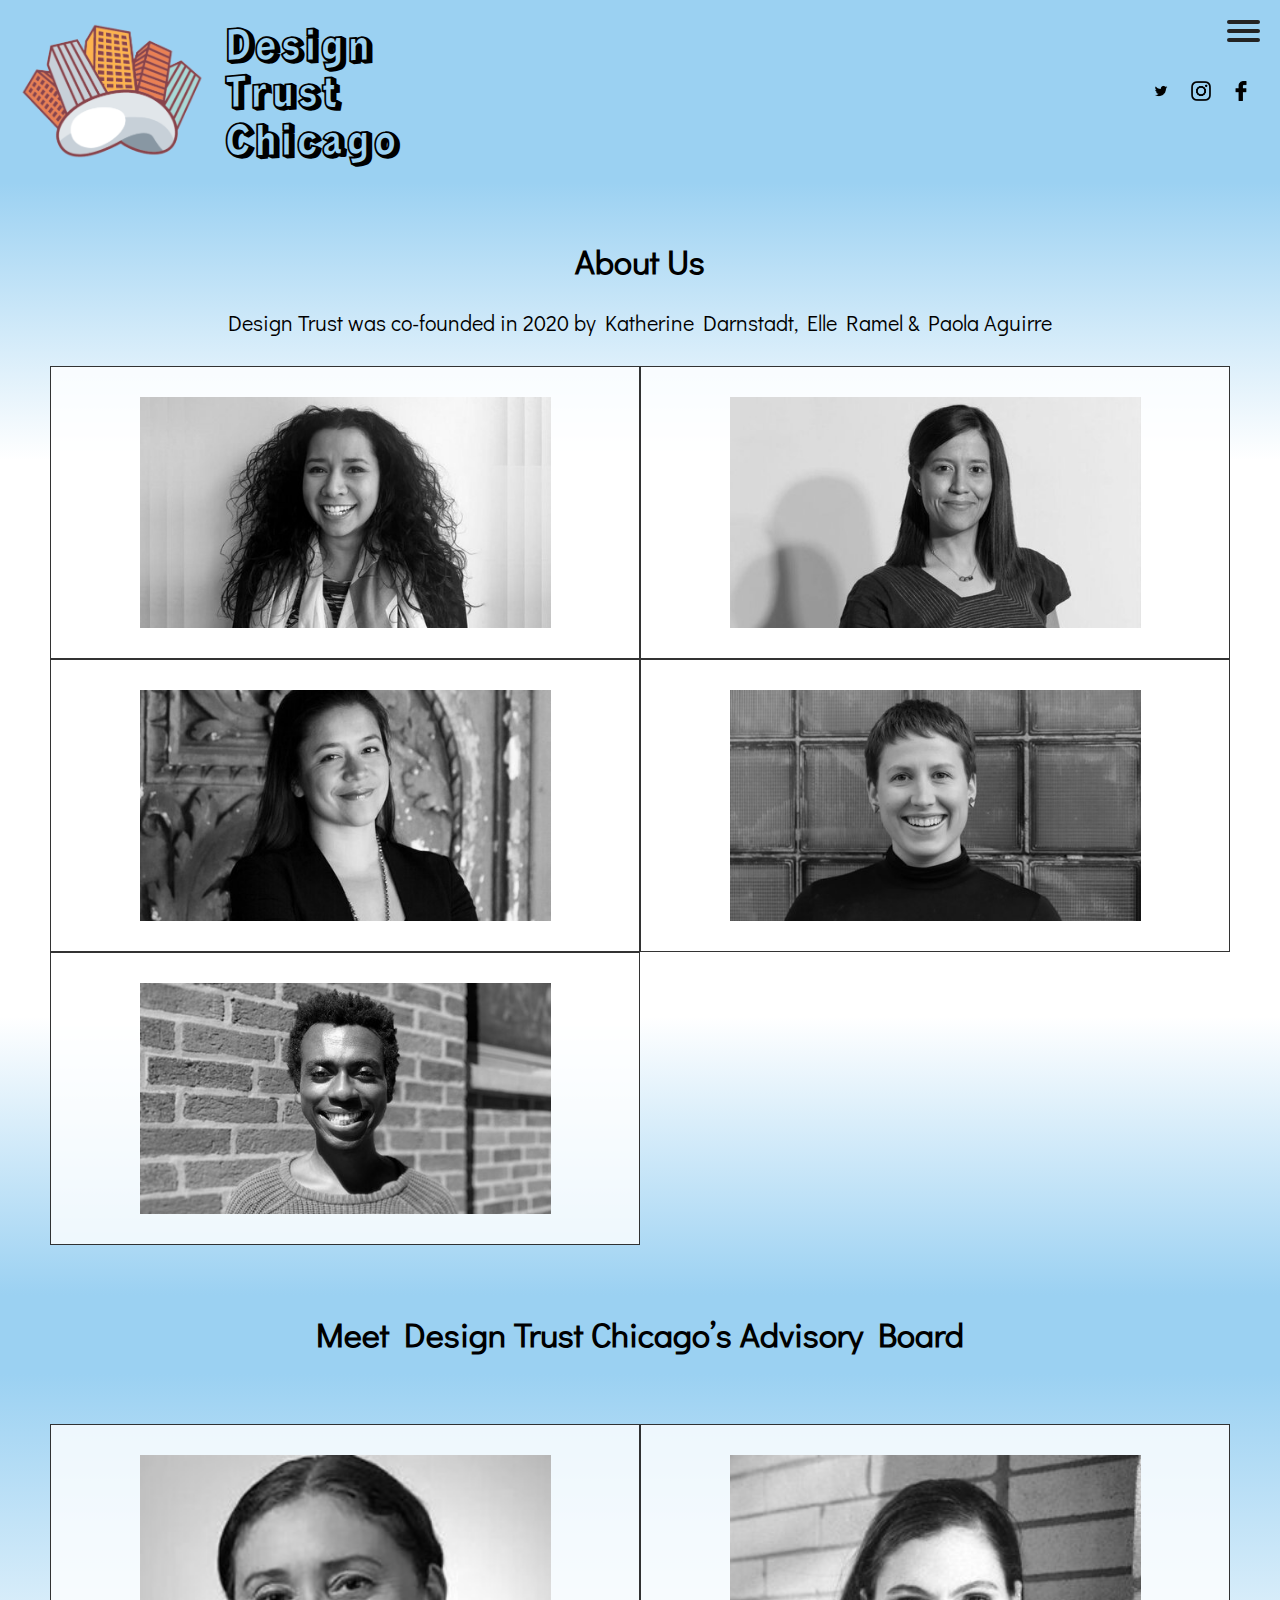
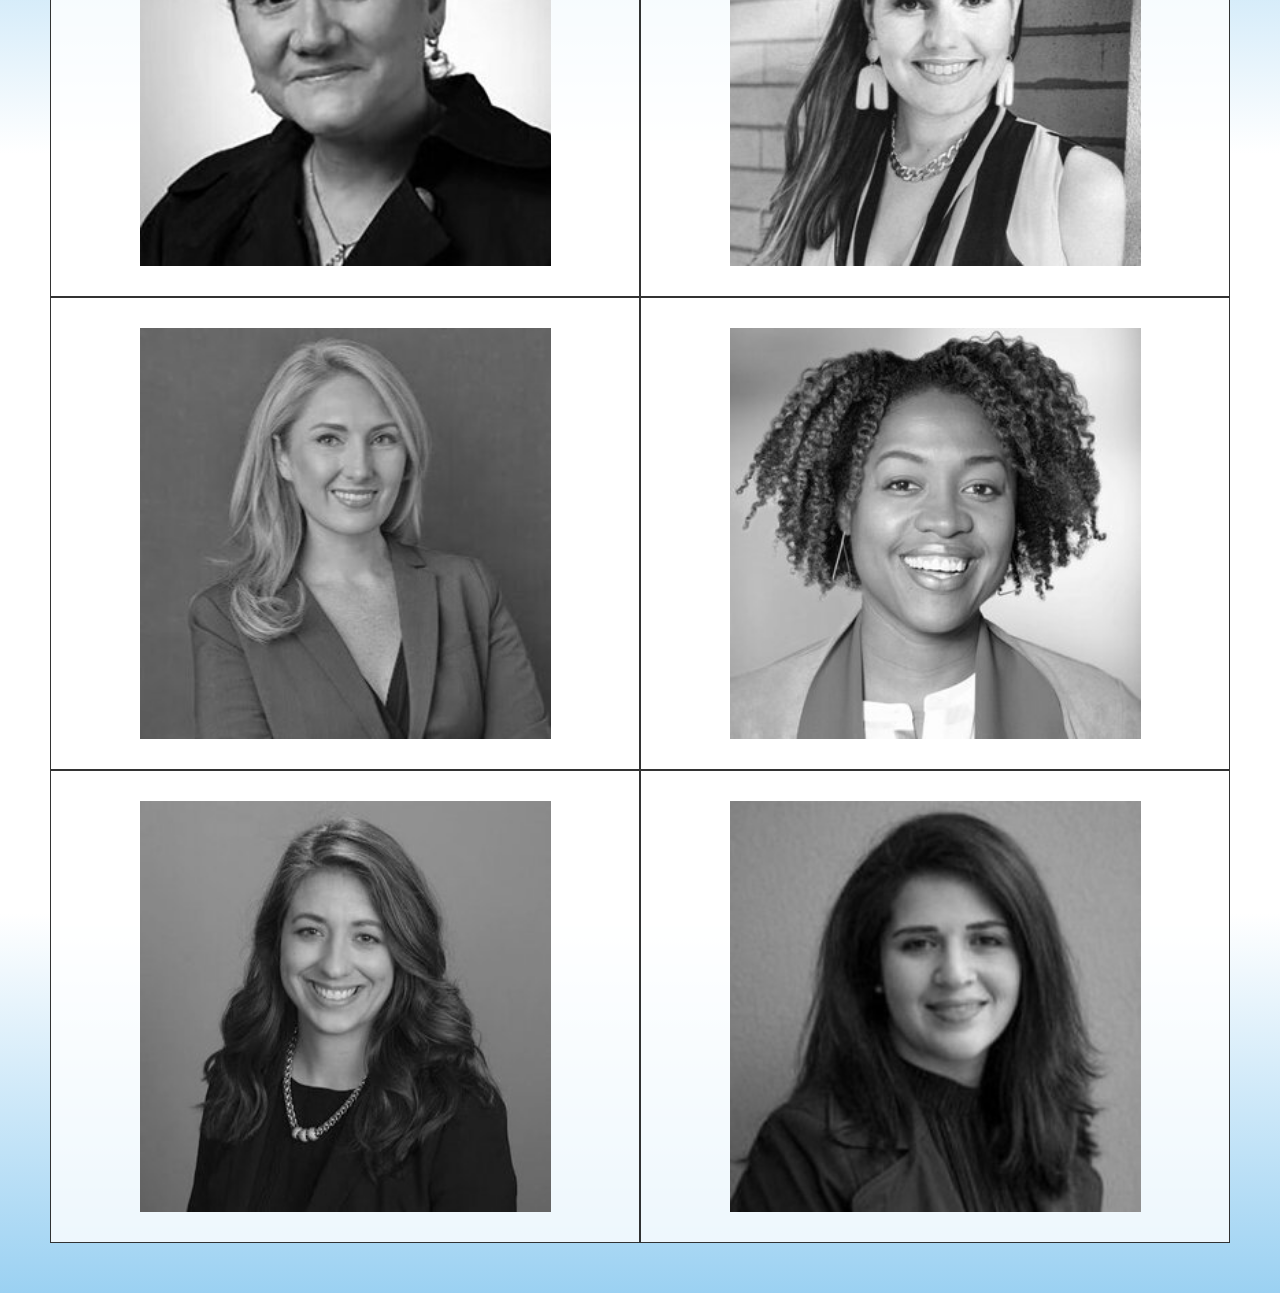
==== commit 2fdf87f9: "adding second gradient to about us page" ====
--- a/about_us.html
+++ b/about_us.html
@@ -79,6 +79,7 @@
     <div id="subheader">
       <h2>Meet Design Trust Chicago’s Advisory Board</h2>
     </div>
+    <div class="aboutus1">
     <div class="grid-container">
       <div class="grid-item">
         <img src="images/aboutus/antonia.jpg" alt="Image 1">
@@ -123,5 +124,6 @@
         </div>
       </div>
     </div>
+    </div>
   </body>
 </html>